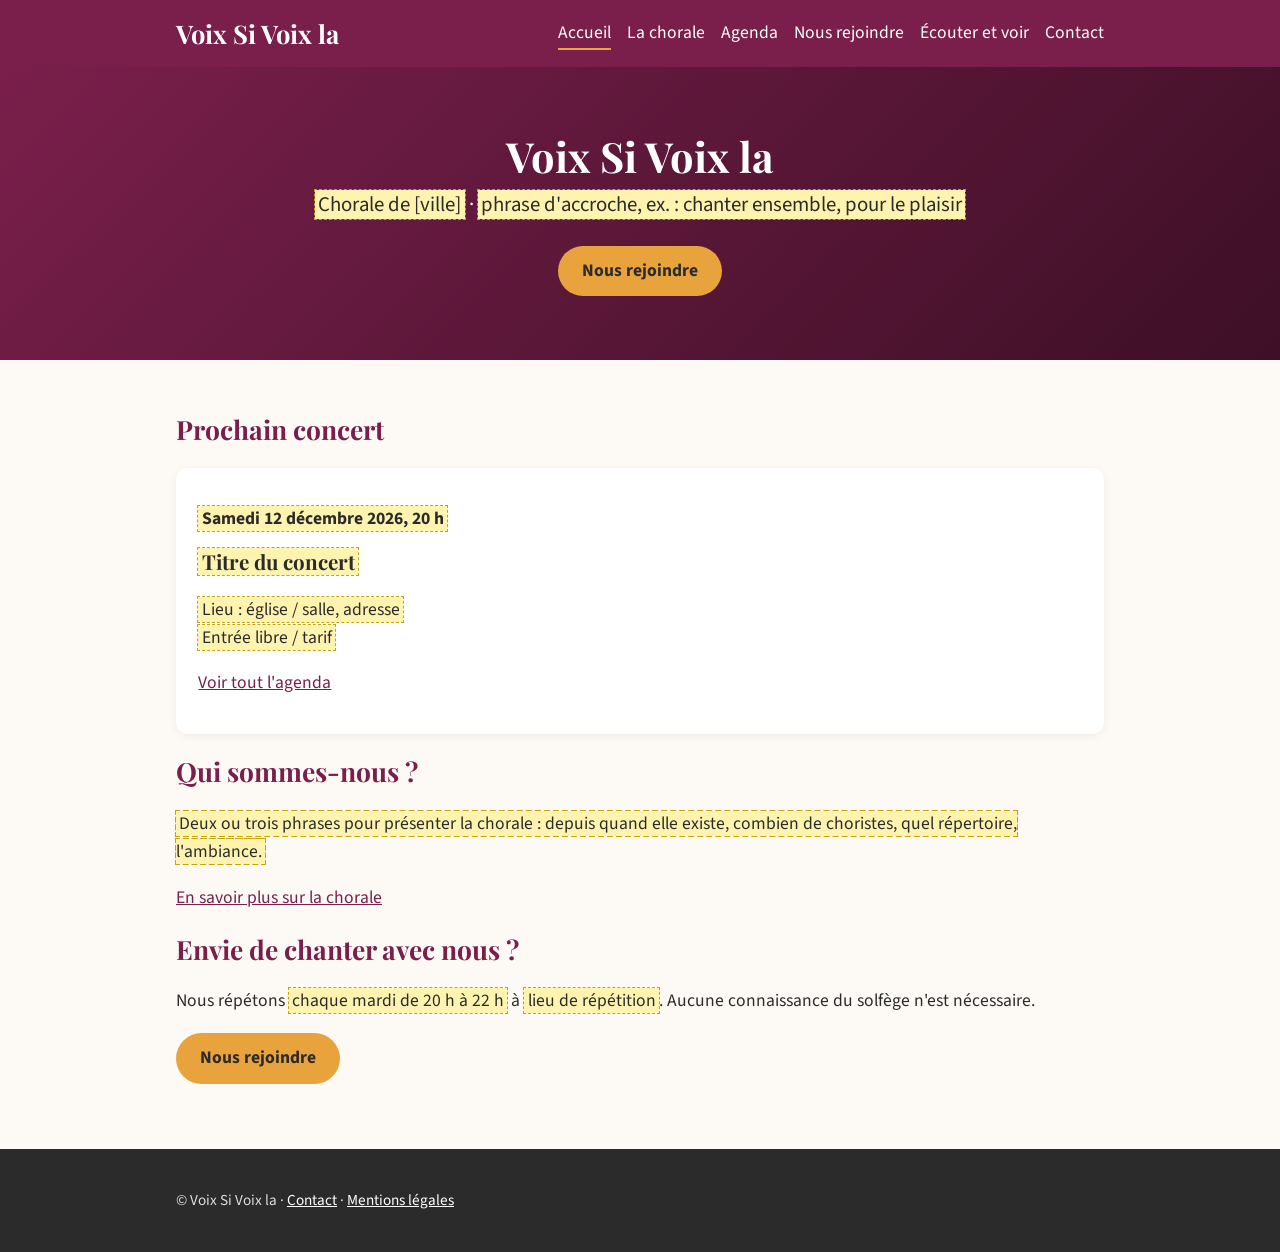
==== index.html @ 9de0a91f "Première version du site de la chorale Sept pages statiques (accueil, chorale, agenda, nous rejoindr" ====
<!DOCTYPE html>
<html lang="fr">
<head>
  <meta charset="utf-8">
  <meta name="viewport" content="width=device-width, initial-scale=1">
  <title>Voix Si Voix la — chorale</title>
  <meta name="description" content="Voix Si Voix la, chorale de [ville] : concerts, répétitions et inscriptions.">
  <link rel="preconnect" href="https://fonts.googleapis.com">
  <link rel="preconnect" href="https://fonts.gstatic.com" crossorigin>
  <link href="https://fonts.googleapis.com/css2?family=Playfair+Display:wght@700&family=Source+Sans+3:wght@400;700&display=swap" rel="stylesheet">
  <link rel="stylesheet" href="css/style.css">
</head>
<body>
  <header>
    <div class="conteneur">
      <a class="logo" href="index.html">Voix Si Voix la</a>
      <nav aria-label="Menu principal">
        <ul>
        <li><a href="index.html" aria-current="page">Accueil</a></li>
        <li><a href="chorale.html">La chorale</a></li>
        <li><a href="agenda.html">Agenda</a></li>
        <li><a href="nous-rejoindre.html">Nous rejoindre</a></li>
        <li><a href="ecouter-et-voir.html">Écouter et voir</a></li>
        <li><a href="contact.html">Contact</a></li>
        </ul>
      </nav>
    </div>
  </header>

  <section class="bandeau">
    <h1>Voix Si Voix la</h1>
    <p><span class="a-completer">Chorale de [ville]</span> · <span class="a-completer">phrase d'accroche, ex. : chanter ensemble, pour le plaisir</span></p>
    <a class="bouton" href="nous-rejoindre.html">Nous rejoindre</a>
  </section>
  <main>
    <div class="conteneur">
      <!-- ===== PROCHAIN CONCERT : à mettre à jour avant chaque concert ===== -->
      <section>
        <h2>Prochain concert</h2>
        <div class="carte">
          <p class="date"><span class="a-completer">Samedi 12 décembre 2026, 20 h</span></p>
          <h3><span class="a-completer">Titre du concert</span></h3>
          <p><span class="a-completer">Lieu : église / salle, adresse</span><br><span class="a-completer">Entrée libre / tarif</span></p>
          <p><a href="agenda.html">Voir tout l'agenda</a></p>
        </div>
      </section>

      <section>
        <h2>Qui sommes-nous ?</h2>
        <p><span class="a-completer">Deux ou trois phrases pour présenter la chorale : depuis quand elle existe, combien de choristes, quel répertoire, l'ambiance.</span></p>
        <p><a href="chorale.html">En savoir plus sur la chorale</a></p>
      </section>

      <section>
        <h2>Envie de chanter avec nous ?</h2>
        <p>Nous répétons <span class="a-completer">chaque mardi de 20 h à 22 h</span> à <span class="a-completer">lieu de répétition</span>. Aucune connaissance du solfège n'est nécessaire.</p>
        <p><a class="bouton" href="nous-rejoindre.html">Nous rejoindre</a></p>
      </section>
    </div>
  </main>

  <footer>
    <div class="conteneur">
      <p>© Voix Si Voix la · <a href="contact.html">Contact</a> · <a href="mentions-legales.html">Mentions légales</a></p>
    </div>
  </footer>
</body>
</html>
---- css/style.css ----
/* Voix Si Voix la — feuille de style commune à toutes les pages */

:root {
  --couleur-principale: #7a1f4b;   /* bordeaux */
  --couleur-accent: #e8a33d;       /* or */
  --fond: #fdfaf6;
  --fond-carte: #ffffff;
  --texte: #2b2b2b;
  --texte-doux: #666;
  --a-completer: #fff3b0;
  --largeur: 960px;
}

* { box-sizing: border-box; }

body {
  margin: 0;
  font-family: "Source Sans 3", system-ui, -apple-system, "Segoe UI", sans-serif;
  font-size: 1.1rem;
  line-height: 1.6;
  color: var(--texte);
  background: var(--fond);
}

h1, h2, h3 {
  font-family: "Playfair Display", Georgia, serif;
  color: var(--couleur-principale);
  line-height: 1.2;
}

a { color: var(--couleur-principale); }

img { max-width: 100%; height: auto; }

.conteneur {
  max-width: var(--largeur);
  margin: 0 auto;
  padding: 0 1rem;
}

/* En-tête et menu */
header {
  background: var(--couleur-principale);
  color: #fff;
}
header .conteneur {
  display: flex;
  flex-wrap: wrap;
  align-items: center;
  justify-content: space-between;
  gap: .5rem 1.5rem;
  padding-top: .8rem;
  padding-bottom: .8rem;
}
.logo {
  font-family: "Playfair Display", Georgia, serif;
  font-size: 1.6rem;
  font-weight: 700;
  color: #fff;
  text-decoration: none;
}
nav ul {
  list-style: none;
  display: flex;
  flex-wrap: wrap;
  gap: .2rem 1rem;
  margin: 0;
  padding: 0;
}
nav a {
  color: #fff;
  text-decoration: none;
  padding: .2rem 0;
  border-bottom: 2px solid transparent;
}
nav a:hover, nav a[aria-current="page"] {
  border-bottom-color: var(--couleur-accent);
}

main { padding: 2rem 0 3rem; }

/* Bandeau d'accueil */
.bandeau {
  background: linear-gradient(135deg, var(--couleur-principale), #3d0f26);
  color: #fff;
  text-align: center;
  padding: 4rem 1rem;
}
.bandeau h1 { color: #fff; font-size: 2.6rem; margin: 0 0 .5rem; }
.bandeau p { font-size: 1.3rem; margin: 0 0 1.5rem; }

.bouton {
  display: inline-block;
  background: var(--couleur-accent);
  color: #2b2b2b;
  font-weight: 700;
  text-decoration: none;
  padding: .7rem 1.5rem;
  border-radius: 999px;
}
.bouton:hover { filter: brightness(1.08); }

/* Cartes (concerts, infos) */
.cartes {
  display: grid;
  grid-template-columns: repeat(auto-fit, minmax(260px, 1fr));
  gap: 1.2rem;
}
.carte {
  background: var(--fond-carte);
  border-radius: 12px;
  padding: 1.2rem 1.4rem;
  box-shadow: 0 2px 10px rgba(0,0,0,.06);
}
.carte h3 { margin-top: 0; }
.date {
  font-weight: 700;
  color: var(--couleur-principale);
}

.galerie {
  display: grid;
  grid-template-columns: repeat(auto-fill, minmax(220px, 1fr));
  gap: 1rem;
}
.galerie figure { margin: 0; }
.galerie figcaption { font-size: .9rem; color: var(--texte-doux); }

.video {
  position: relative;
  aspect-ratio: 16 / 9;
}
.video iframe { position: absolute; inset: 0; width: 100%; height: 100%; border: 0; }

/* Texte provisoire : surligné en jaune tant qu'il n'est pas remplacé */
.a-completer {
  background: var(--a-completer);
  outline: 1px dashed #c9a400;
  padding: 0 .2rem;
  color: var(--texte);
}

footer {
  background: #2b2b2b;
  color: #ddd;
  font-size: .95rem;
  padding: 1.5rem 0;
}
footer a { color: #fff; }

@media (max-width: 600px) {
  .bandeau h1 { font-size: 2rem; }
  header .conteneur { justify-content: center; text-align: center; }
  nav ul { justify-content: center; }
}
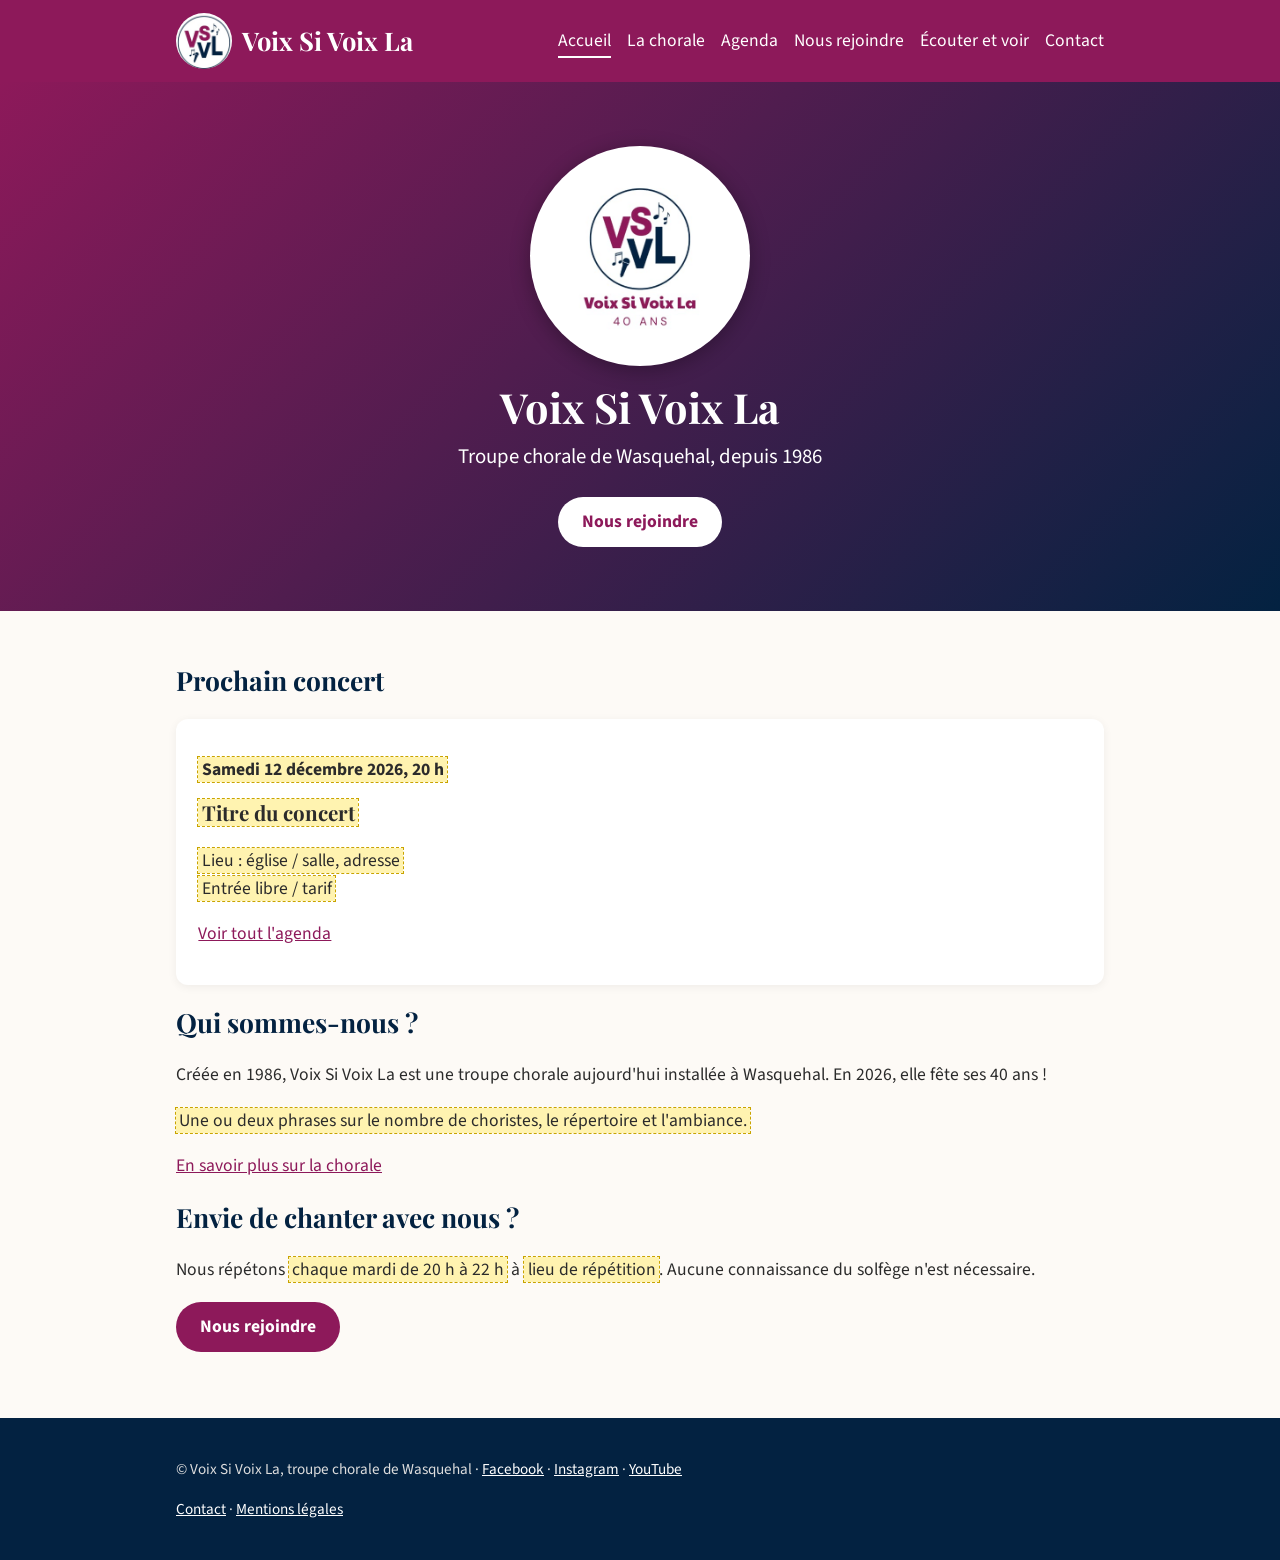
==== commit 84df3f8c: "Ajouter le logo, les couleurs de la chorale et les premiers contenus Logo et favicon, couleurs prune" ====
--- a/index.html
+++ b/index.html
@@ -3,17 +3,18 @@
 <head>
   <meta charset="utf-8">
   <meta name="viewport" content="width=device-width, initial-scale=1">
-  <title>Voix Si Voix la — chorale</title>
-  <meta name="description" content="Voix Si Voix la, chorale de [ville] : concerts, répétitions et inscriptions.">
+  <title>Voix Si Voix La — chorale</title>
+  <meta name="description" content="Voix Si Voix La, troupe chorale de Wasquehal : concerts, répétitions et inscriptions.">
   <link rel="preconnect" href="https://fonts.googleapis.com">
   <link rel="preconnect" href="https://fonts.gstatic.com" crossorigin>
   <link href="https://fonts.googleapis.com/css2?family=Playfair+Display:wght@700&family=Source+Sans+3:wght@400;700&display=swap" rel="stylesheet">
   <link rel="stylesheet" href="css/style.css">
+  <link rel="icon" type="image/png" href="images/favicon.png">
 </head>
 <body>
   <header>
     <div class="conteneur">
-      <a class="logo" href="index.html">Voix Si Voix la</a>
+      <a class="logo" href="index.html"><img src="images/logo-rond.png" alt="" width="56" height="56"> Voix Si Voix La</a>
       <nav aria-label="Menu principal">
         <ul>
         <li><a href="index.html" aria-current="page">Accueil</a></li>
@@ -28,8 +29,9 @@
   </header>
 
   <section class="bandeau">
-    <h1>Voix Si Voix la</h1>
-    <p><span class="a-completer">Chorale de [ville]</span> · <span class="a-completer">phrase d'accroche, ex. : chanter ensemble, pour le plaisir</span></p>
+    <img class="logo-bandeau" src="images/logo.jpg" alt="Logo Voix Si Voix La, 40 ans" width="220" height="220">
+    <h1>Voix Si Voix La</h1>
+    <p>Troupe chorale de Wasquehal, depuis 1986</p>
     <a class="bouton" href="nous-rejoindre.html">Nous rejoindre</a>
   </section>
   <main>
@@ -47,7 +49,8 @@
 
       <section>
         <h2>Qui sommes-nous ?</h2>
-        <p><span class="a-completer">Deux ou trois phrases pour présenter la chorale : depuis quand elle existe, combien de choristes, quel répertoire, l'ambiance.</span></p>
+        <p>Créée en 1986, Voix Si Voix La est une troupe chorale aujourd'hui installée à Wasquehal. En 2026, elle fête ses 40 ans !</p>
+        <p><span class="a-completer">Une ou deux phrases sur le nombre de choristes, le répertoire et l'ambiance.</span></p>
         <p><a href="chorale.html">En savoir plus sur la chorale</a></p>
       </section>
 
@@ -61,7 +64,8 @@
 
   <footer>
     <div class="conteneur">
-      <p>© Voix Si Voix la · <a href="contact.html">Contact</a> · <a href="mentions-legales.html">Mentions légales</a></p>
+      <p>© Voix Si Voix La, troupe chorale de Wasquehal · <a href="https://www.facebook.com/voixsivoixla59">Facebook</a> · <a href="https://www.instagram.com/voixsivoixla59">Instagram</a> · <a href="https://www.youtube.com/@voixsivoixla6986">YouTube</a></p>
+      <p><a href="contact.html">Contact</a> · <a href="mentions-legales.html">Mentions légales</a></p>
     </div>
   </footer>
 </body>
--- a/css/style.css
+++ b/css/style.css
@@ -1,8 +1,8 @@
-/* Voix Si Voix la — feuille de style commune à toutes les pages */
+/* Voix Si Voix La — feuille de style commune à toutes les pages */
 
 :root {
-  --couleur-principale: #7a1f4b;   /* bordeaux */
-  --couleur-accent: #e8a33d;       /* or */
+  --couleur-principale: #8d195a;   /* prune du logo */
+  --couleur-secondaire: #032241;   /* bleu nuit du logo */
   --fond: #fdfaf6;
   --fond-carte: #ffffff;
   --texte: #2b2b2b;
@@ -27,6 +27,8 @@
   color: var(--couleur-principale);
   line-height: 1.2;
 }
+
+h2 { color: var(--couleur-secondaire); }
 
 a { color: var(--couleur-principale); }
 
@@ -58,6 +60,13 @@
   font-weight: 700;
   color: #fff;
   text-decoration: none;
+  display: flex;
+  align-items: center;
+  gap: .6rem;
+}
+.logo img {
+  border-radius: 50%;
+  background: #fff;
 }
 nav ul {
   list-style: none;
@@ -74,31 +83,38 @@
   border-bottom: 2px solid transparent;
 }
 nav a:hover, nav a[aria-current="page"] {
-  border-bottom-color: var(--couleur-accent);
+  border-bottom-color: #fff;
 }
 
 main { padding: 2rem 0 3rem; }
 
 /* Bandeau d'accueil */
 .bandeau {
-  background: linear-gradient(135deg, var(--couleur-principale), #3d0f26);
+  background: linear-gradient(135deg, var(--couleur-principale), var(--couleur-secondaire));
   color: #fff;
   text-align: center;
   padding: 4rem 1rem;
 }
 .bandeau h1 { color: #fff; font-size: 2.6rem; margin: 0 0 .5rem; }
 .bandeau p { font-size: 1.3rem; margin: 0 0 1.5rem; }
+.logo-bandeau {
+  display: block;
+  margin: 0 auto 1rem;
+  border-radius: 50%;
+  box-shadow: 0 4px 20px rgba(0,0,0,.3);
+}
 
 .bouton {
   display: inline-block;
-  background: var(--couleur-accent);
-  color: #2b2b2b;
+  background: var(--couleur-principale);
+  color: #fff;
   font-weight: 700;
   text-decoration: none;
   padding: .7rem 1.5rem;
   border-radius: 999px;
 }
-.bouton:hover { filter: brightness(1.08); }
+.bouton:hover { filter: brightness(1.15); }
+.bandeau .bouton { background: #fff; color: var(--couleur-principale); }
 
 /* Cartes (concerts, infos) */
 .cartes {
@@ -141,7 +157,7 @@
 }
 
 footer {
-  background: #2b2b2b;
+  background: var(--couleur-secondaire);
   color: #ddd;
   font-size: .95rem;
   padding: 1.5rem 0;
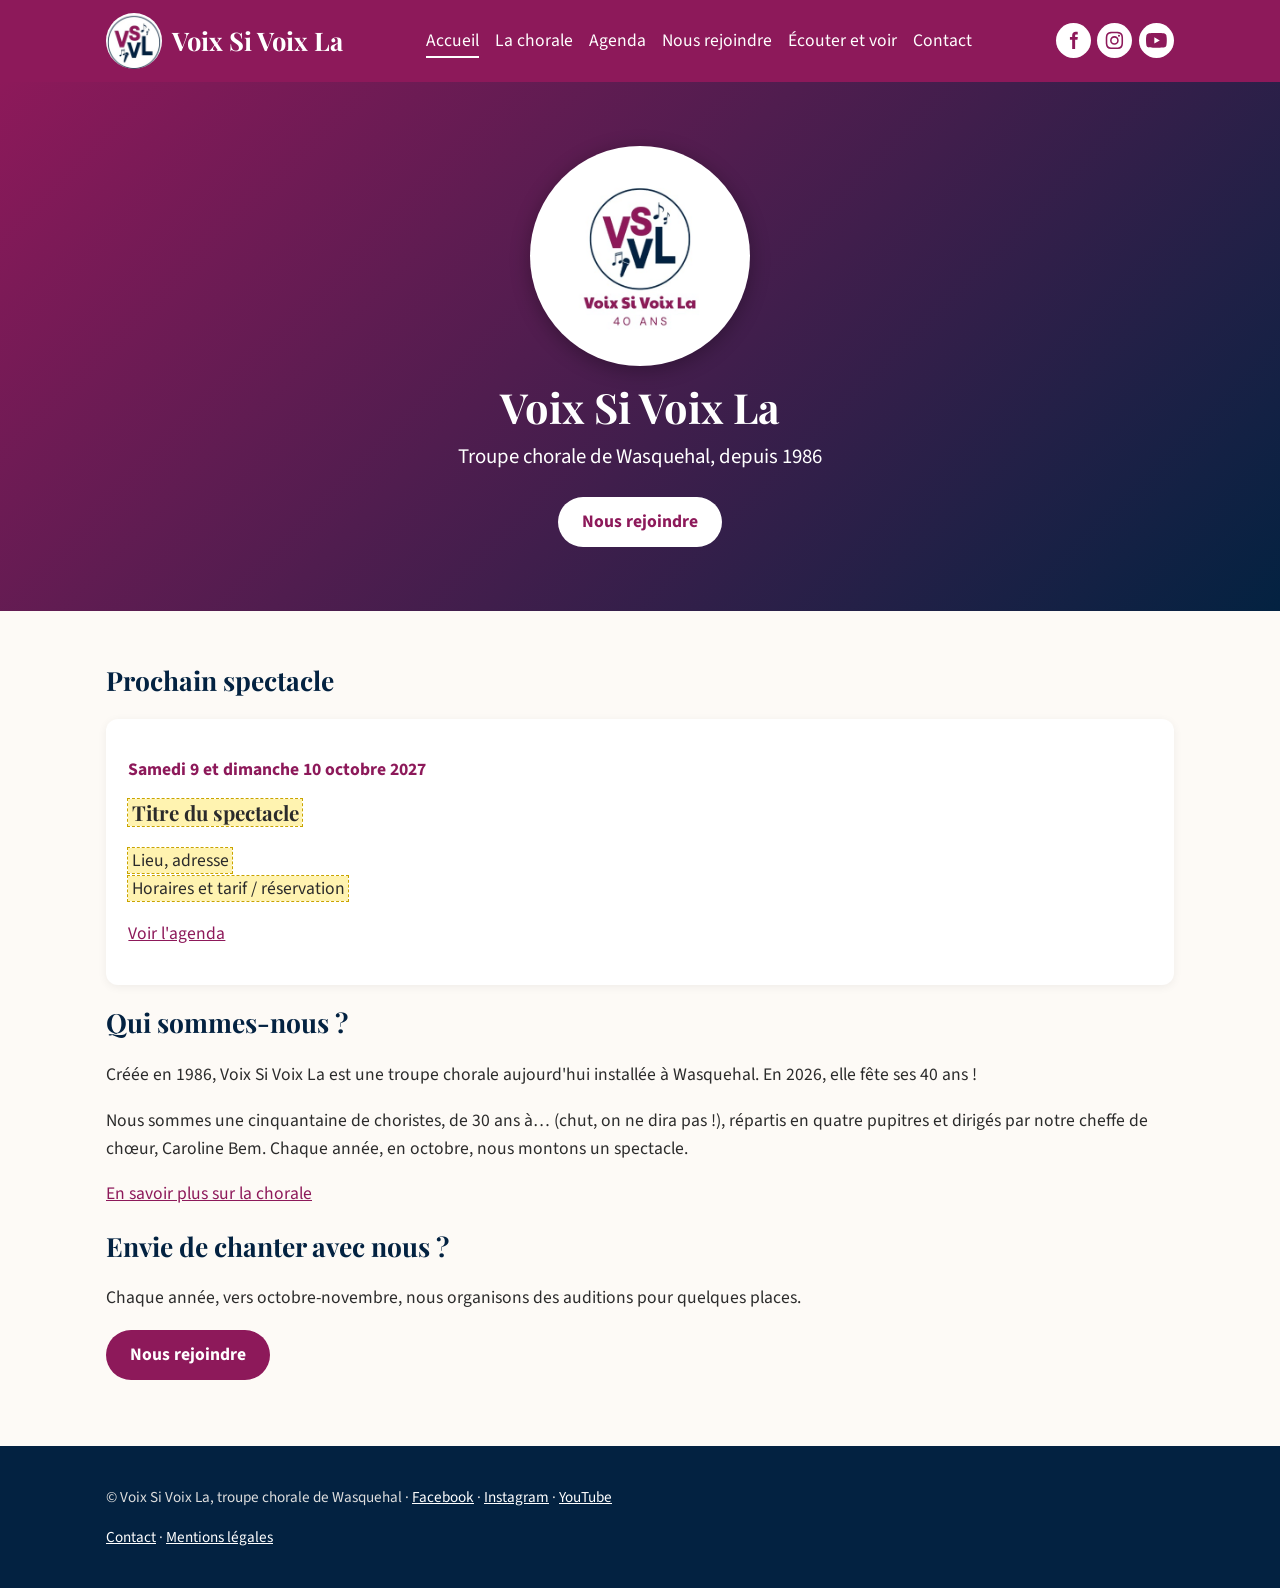
==== commit 5650b6a1: "Ajouter les infos sur la troupe, les auditions et les spectacles Cinquantaine de choristes, quatre p" ====
--- a/index.html
+++ b/index.html
@@ -4,7 +4,7 @@
   <meta charset="utf-8">
   <meta name="viewport" content="width=device-width, initial-scale=1">
   <title>Voix Si Voix La — chorale</title>
-  <meta name="description" content="Voix Si Voix La, troupe chorale de Wasquehal : concerts, répétitions et inscriptions.">
+  <meta name="description" content="Voix Si Voix La, troupe chorale de Wasquehal depuis 1986 : spectacles, auditions et contact.">
   <link rel="preconnect" href="https://fonts.googleapis.com">
   <link rel="preconnect" href="https://fonts.gstatic.com" crossorigin>
   <link href="https://fonts.googleapis.com/css2?family=Playfair+Display:wght@700&family=Source+Sans+3:wght@400;700&display=swap" rel="stylesheet">
@@ -25,6 +25,11 @@
         <li><a href="contact.html">Contact</a></li>
         </ul>
       </nav>
+      <ul class="reseaux">
+        <li><a href="https://www.facebook.com/voixsivoixla59" aria-label="Facebook" title="Facebook"><svg viewBox="0 0 24 24" aria-hidden="true"><path d="M14 8V6.5c0-.8.2-1.3 1.4-1.3H17V2.2C16.7 2.1 15.7 2 14.6 2 12.2 2 10.6 3.5 10.6 6.1V8H8v3.3h2.6V22H14V11.3h2.7L17.1 8z"/></svg></a></li>
+        <li><a href="https://www.instagram.com/voixsivoixla59" aria-label="Instagram" title="Instagram"><svg viewBox="0 0 24 24" aria-hidden="true"><path d="M12 7a5 5 0 1 0 0 10 5 5 0 0 0 0-10zm0 8.2a3.2 3.2 0 1 1 0-6.4 3.2 3.2 0 0 1 0 6.4zM17.3 5.5a1.2 1.2 0 1 0 0 2.4 1.2 1.2 0 0 0 0-2.4zM12 3.8c2.7 0 3 0 4 .1 2.7.1 4 1.4 4.1 4.1.1 1 .1 1.3.1 4s0 3-.1 4c-.1 2.7-1.4 4-4.1 4.1-1 .1-1.3.1-4 .1s-3 0-4-.1c-2.7-.1-4-1.4-4.1-4.1-.1-1-.1-1.3-.1-4s0-3 .1-4C4 5.3 5.3 4 8 3.9c1-.1 1.3-.1 4-.1zM12 2c-2.7 0-3.1 0-4.1.1C4.3 2.2 2.2 4.3 2.1 7.9 2 8.9 2 9.3 2 12s0 3.1.1 4.1c.1 3.6 2.2 5.7 5.8 5.8 1 .1 1.4.1 4.1.1s3.1 0 4.1-.1c3.6-.1 5.7-2.2 5.8-5.8.1-1 .1-1.4.1-4.1s0-3.1-.1-4.1c-.1-3.6-2.2-5.7-5.8-5.8C15.1 2 14.7 2 12 2z"/></svg></a></li>
+        <li><a href="https://www.youtube.com/@voixsivoixla6986" aria-label="YouTube" title="YouTube"><svg viewBox="0 0 24 24" aria-hidden="true"><path d="M23.5 6.2a3 3 0 0 0-2.1-2.1C19.5 3.6 12 3.6 12 3.6s-7.5 0-9.4.5A3 3 0 0 0 .5 6.2 31 31 0 0 0 0 12a31 31 0 0 0 .5 5.8 3 3 0 0 0 2.1 2.1c1.9.5 9.4.5 9.4.5s7.5 0 9.4-.5a3 3 0 0 0 2.1-2.1A31 31 0 0 0 24 12a31 31 0 0 0-.5-5.8zM9.6 15.6V8.4l6.3 3.6z"/></svg></a></li>
+      </ul>
     </div>
   </header>
 
@@ -36,27 +41,27 @@
   </section>
   <main>
     <div class="conteneur">
-      <!-- ===== PROCHAIN CONCERT : à mettre à jour avant chaque concert ===== -->
+      <!-- ===== PROCHAIN SPECTACLE : à mettre à jour après chaque spectacle ===== -->
       <section>
-        <h2>Prochain concert</h2>
+        <h2>Prochain spectacle</h2>
         <div class="carte">
-          <p class="date"><span class="a-completer">Samedi 12 décembre 2026, 20 h</span></p>
-          <h3><span class="a-completer">Titre du concert</span></h3>
-          <p><span class="a-completer">Lieu : église / salle, adresse</span><br><span class="a-completer">Entrée libre / tarif</span></p>
-          <p><a href="agenda.html">Voir tout l'agenda</a></p>
+          <p class="date">Samedi 9 et dimanche 10 octobre 2027</p>
+          <h3><span class="a-completer">Titre du spectacle</span></h3>
+          <p><span class="a-completer">Lieu, adresse</span><br><span class="a-completer">Horaires et tarif / réservation</span></p>
+          <p><a href="agenda.html">Voir l'agenda</a></p>
         </div>
       </section>
 
       <section>
         <h2>Qui sommes-nous ?</h2>
         <p>Créée en 1986, Voix Si Voix La est une troupe chorale aujourd'hui installée à Wasquehal. En 2026, elle fête ses 40 ans !</p>
-        <p><span class="a-completer">Une ou deux phrases sur le nombre de choristes, le répertoire et l'ambiance.</span></p>
+        <p>Nous sommes une cinquantaine de choristes, de 30 ans à… (chut, on ne dira pas !), répartis en quatre pupitres et dirigés par notre cheffe de chœur, Caroline Bem. Chaque année, en octobre, nous montons un spectacle.</p>
         <p><a href="chorale.html">En savoir plus sur la chorale</a></p>
       </section>
 
       <section>
         <h2>Envie de chanter avec nous ?</h2>
-        <p>Nous répétons <span class="a-completer">chaque mardi de 20 h à 22 h</span> à <span class="a-completer">lieu de répétition</span>. Aucune connaissance du solfège n'est nécessaire.</p>
+        <p>Chaque année, vers octobre-novembre, nous organisons des auditions pour quelques places.</p>
         <p><a class="bouton" href="nous-rejoindre.html">Nous rejoindre</a></p>
       </section>
     </div>
--- a/css/style.css
+++ b/css/style.css
@@ -8,7 +8,7 @@
   --texte: #2b2b2b;
   --texte-doux: #666;
   --a-completer: #fff3b0;
-  --largeur: 960px;
+  --largeur: 1100px;
 }
 
 * { box-sizing: border-box; }
@@ -164,8 +164,32 @@
 }
 footer a { color: #fff; }
 
-@media (max-width: 600px) {
-  .bandeau h1 { font-size: 2rem; }
+@media (max-width: 1100px) {
   header .conteneur { justify-content: center; text-align: center; }
   nav ul { justify-content: center; }
 }
+
+@media (max-width: 600px) {
+  .bandeau h1 { font-size: 2rem; }
+}
+
+/* Icônes des réseaux sociaux dans l'en-tête */
+.reseaux {
+  list-style: none;
+  display: flex;
+  gap: .4rem;
+  margin: 0;
+  padding: 0;
+}
+.reseaux a {
+  display: flex;
+  align-items: center;
+  justify-content: center;
+  width: 2.2rem;
+  height: 2.2rem;
+  border-radius: 50%;
+  background: #fff;
+  color: var(--couleur-principale);
+}
+.reseaux a:hover { background: var(--couleur-secondaire); color: #fff; }
+.reseaux svg { width: 1.3rem; height: 1.3rem; fill: currentColor; }
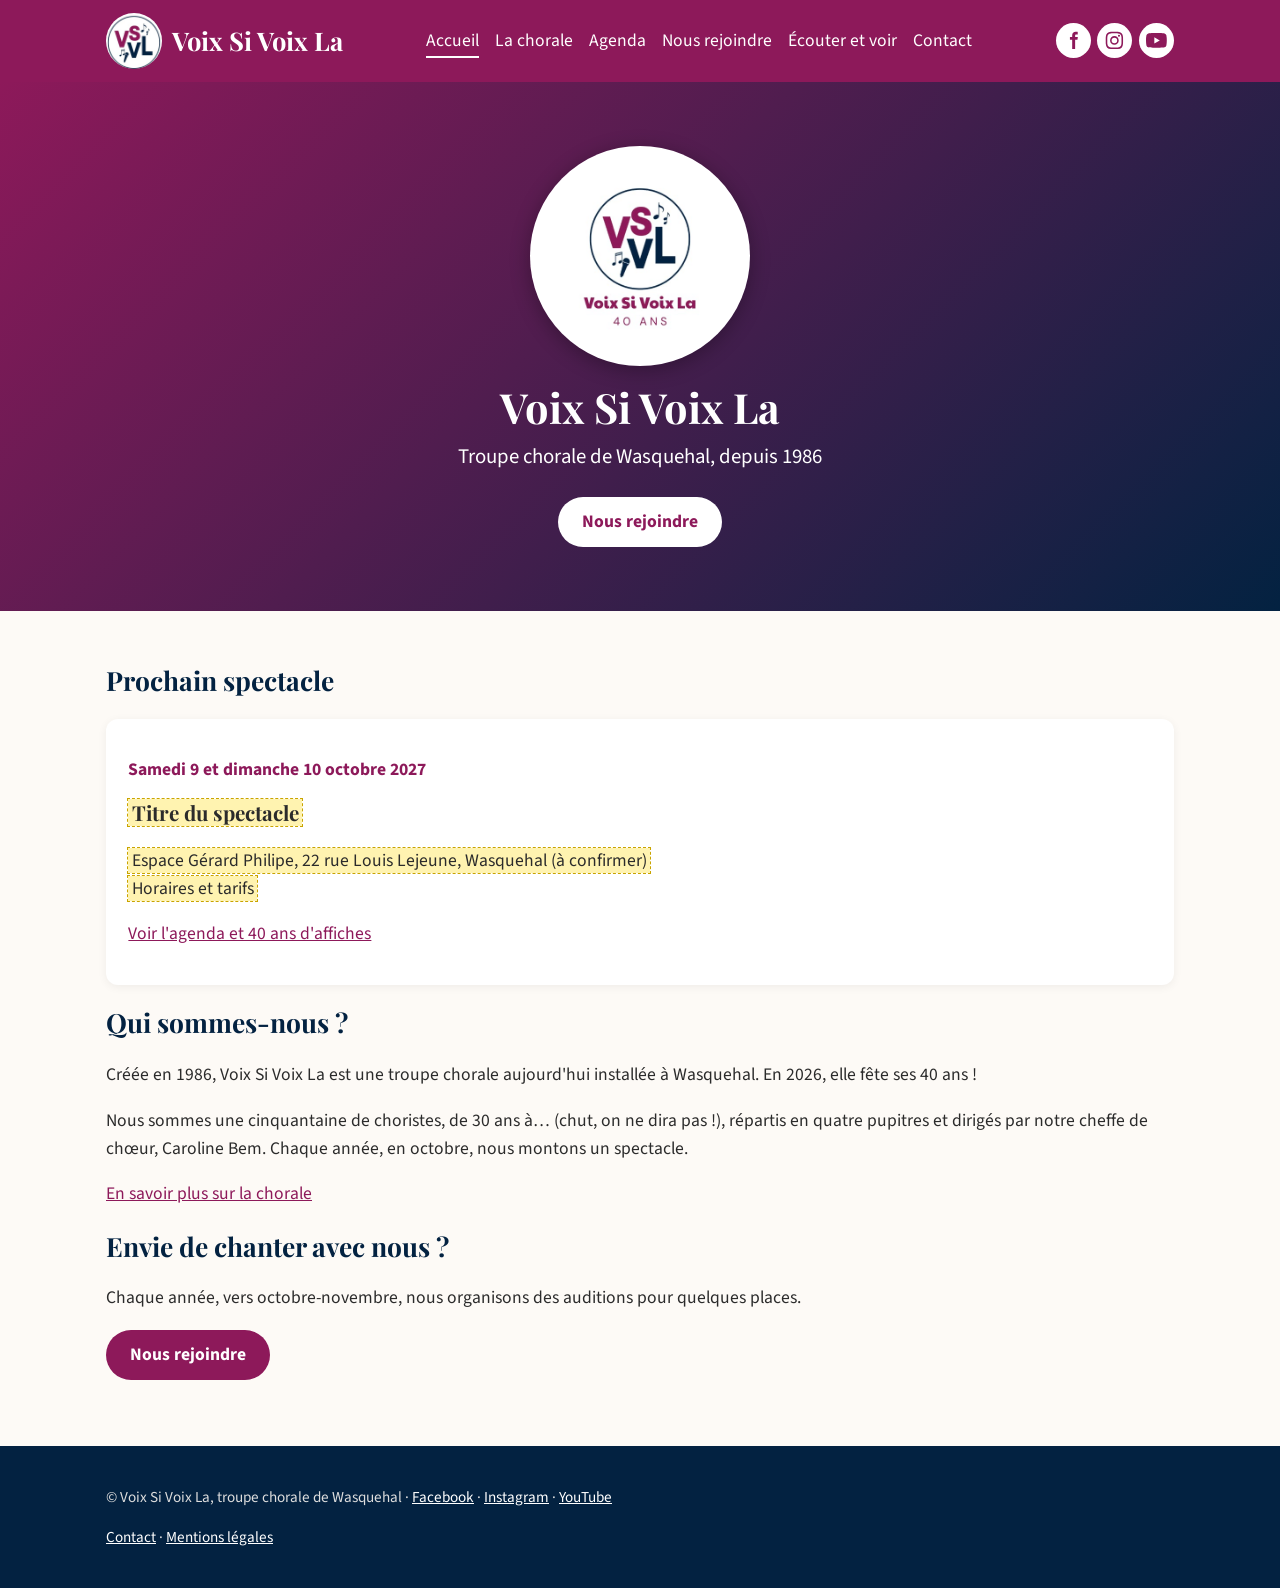
==== commit ee2a6690: "Ajouter la galerie des affiches et l'histoire de la troupe 27 affiches de spectacles, des années 199" ====
--- a/index.html
+++ b/index.html
@@ -47,8 +47,8 @@
         <div class="carte">
           <p class="date">Samedi 9 et dimanche 10 octobre 2027</p>
           <h3><span class="a-completer">Titre du spectacle</span></h3>
-          <p><span class="a-completer">Lieu, adresse</span><br><span class="a-completer">Horaires et tarif / réservation</span></p>
-          <p><a href="agenda.html">Voir l'agenda</a></p>
+          <p><span class="a-completer">Espace Gérard Philipe, 22 rue Louis Lejeune, Wasquehal (à confirmer)</span><br><span class="a-completer">Horaires et tarifs</span></p>
+          <p><a href="agenda.html">Voir l'agenda et 40 ans d'affiches</a></p>
         </div>
       </section>
 
--- a/css/style.css
+++ b/css/style.css
@@ -193,3 +193,28 @@
 }
 .reseaux a:hover { background: var(--couleur-secondaire); color: #fff; }
 .reseaux svg { width: 1.3rem; height: 1.3rem; fill: currentColor; }
+
+/* Galerie des affiches (page Agenda) */
+.affiches { grid-template-columns: repeat(auto-fill, minmax(150px, 1fr)); gap: 1.5rem 1rem; }
+.affiches img {
+  display: block;
+  width: 100%;
+  height: auto;
+  aspect-ratio: 400 / 565;
+  object-fit: cover;
+  border-radius: 6px;
+  box-shadow: 0 2px 10px rgba(0,0,0,.15);
+  transition: transform .2s;
+}
+.affiches a:hover img { transform: scale(1.03); }
+.affiches figcaption { margin-top: .5rem; line-height: 1.4; }
+.affiches strong { color: var(--texte); }
+.annee {
+  display: inline-block;
+  background: var(--couleur-principale);
+  color: #fff;
+  font-weight: 700;
+  font-size: .8rem;
+  padding: 0 .4rem;
+  border-radius: 4px;
+}
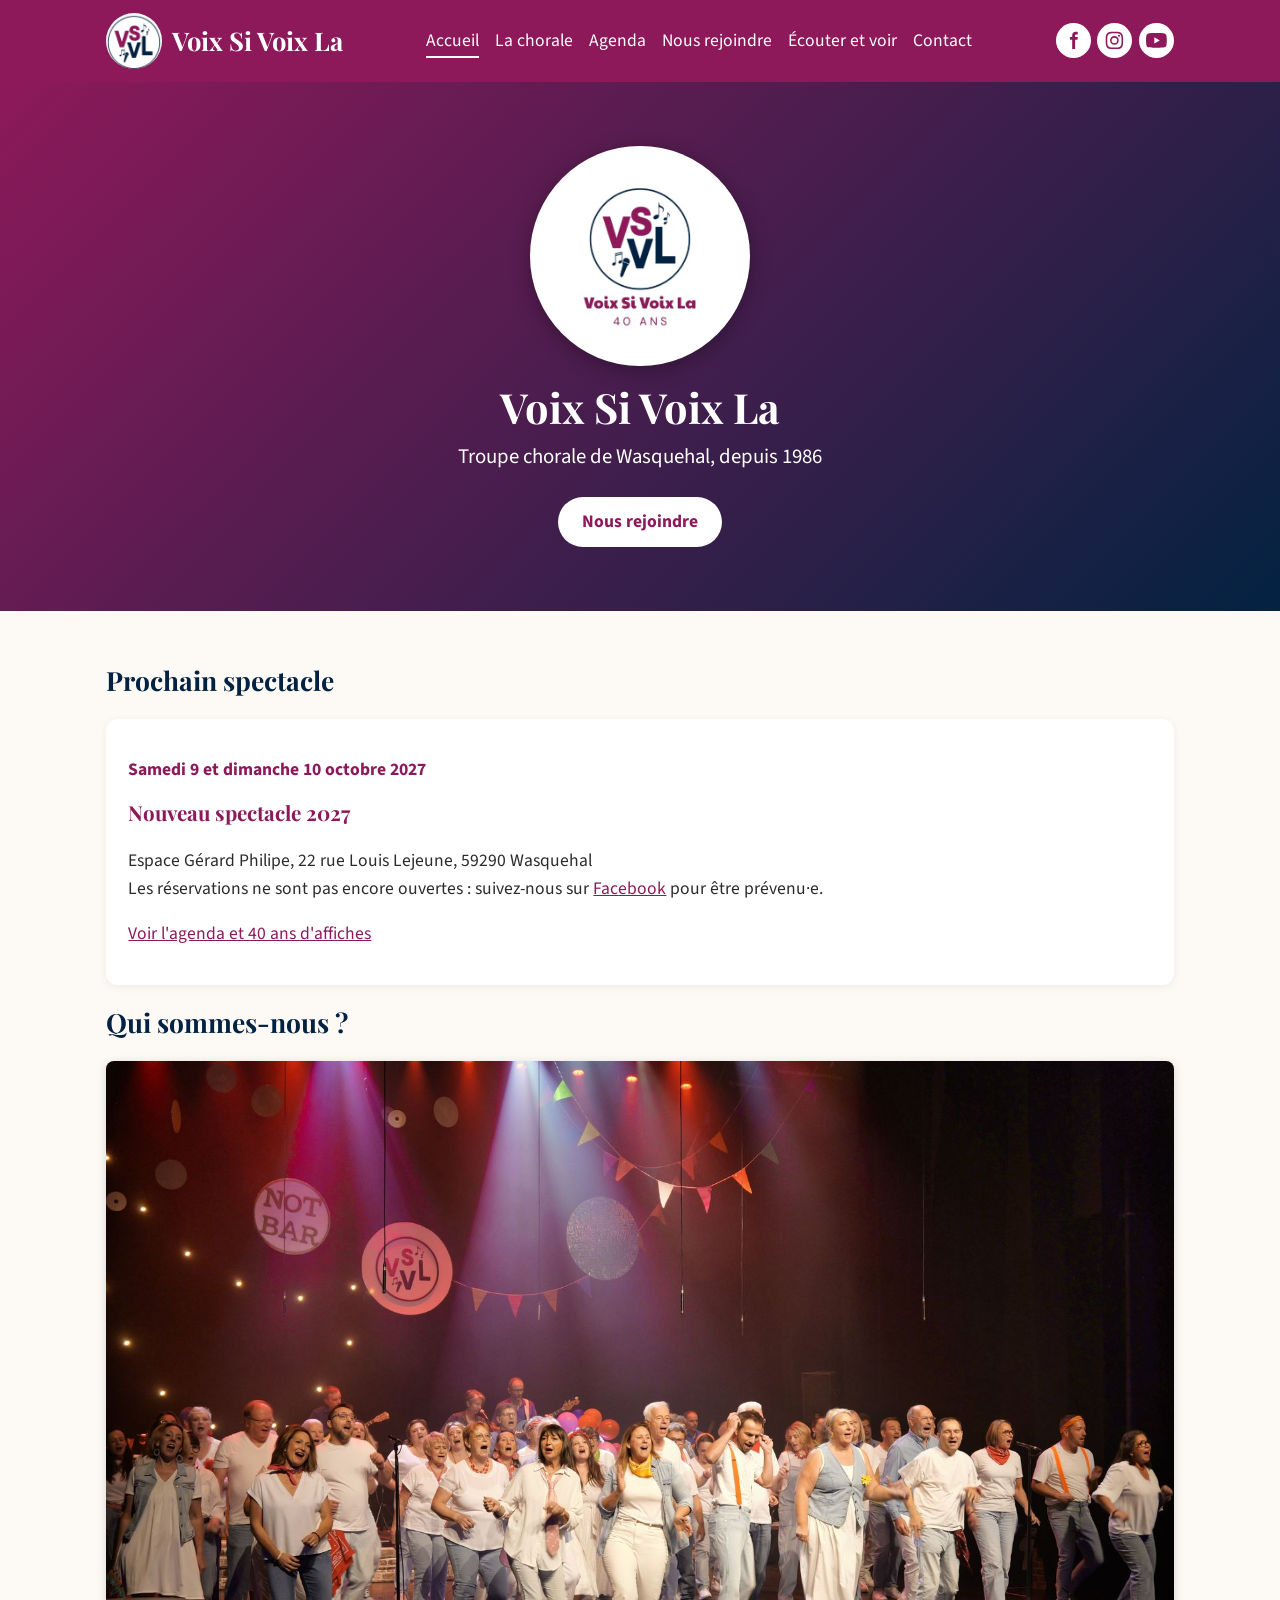
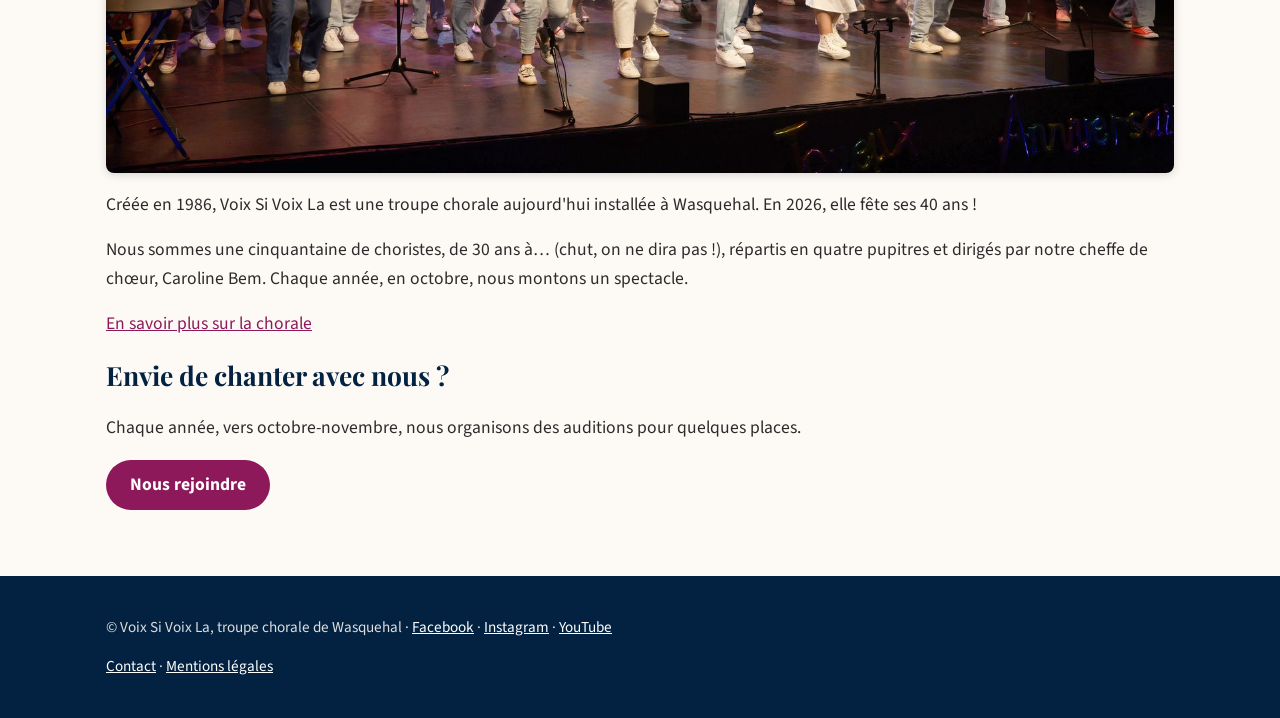
==== commit 57d43d92: "Ajouter les photos du spectacle 2026, l'e-mail et le lieu du prochain spectacle Galerie de 12 photos" ====
--- a/index.html
+++ b/index.html
@@ -46,14 +46,15 @@
         <h2>Prochain spectacle</h2>
         <div class="carte">
           <p class="date">Samedi 9 et dimanche 10 octobre 2027</p>
-          <h3><span class="a-completer">Titre du spectacle</span></h3>
-          <p><span class="a-completer">Espace Gérard Philipe, 22 rue Louis Lejeune, Wasquehal (à confirmer)</span><br><span class="a-completer">Horaires et tarifs</span></p>
+          <h3>Nouveau spectacle 2027</h3>
+          <p>Espace Gérard Philipe, 22 rue Louis Lejeune, 59290 Wasquehal<br>Les réservations ne sont pas encore ouvertes : suivez-nous sur <a href="https://www.facebook.com/voixsivoixla59">Facebook</a> pour être prévenu·e.</p>
           <p><a href="agenda.html">Voir l'agenda et 40 ans d'affiches</a></p>
         </div>
       </section>
 
       <section>
         <h2>Qui sommes-nous ?</h2>
+        <a href="ecouter-et-voir.html"><img class="photo-une" src="images/photos-2026/01.jpg" alt="La troupe Voix Si Voix La sur scène pour ses 40 ans, octobre 2026" width="1600" height="1067"></a>
         <p>Créée en 1986, Voix Si Voix La est une troupe chorale aujourd'hui installée à Wasquehal. En 2026, elle fête ses 40 ans !</p>
         <p>Nous sommes une cinquantaine de choristes, de 30 ans à… (chut, on ne dira pas !), répartis en quatre pupitres et dirigés par notre cheffe de chœur, Caroline Bem. Chaque année, en octobre, nous montons un spectacle.</p>
         <p><a href="chorale.html">En savoir plus sur la chorale</a></p>
--- a/css/style.css
+++ b/css/style.css
@@ -218,3 +218,14 @@
   padding: 0 .4rem;
   border-radius: 4px;
 }
+
+/* Galerie photos (page Écouter et voir) et photo de l'accueil */
+.photos img, .photo-une {
+  display: block;
+  width: 100%;
+  height: auto;
+  border-radius: 8px;
+  box-shadow: 0 2px 10px rgba(0,0,0,.15);
+}
+.photos { grid-template-columns: repeat(auto-fill, minmax(260px, 1fr)); }
+.photo-une { margin: 1rem 0; }
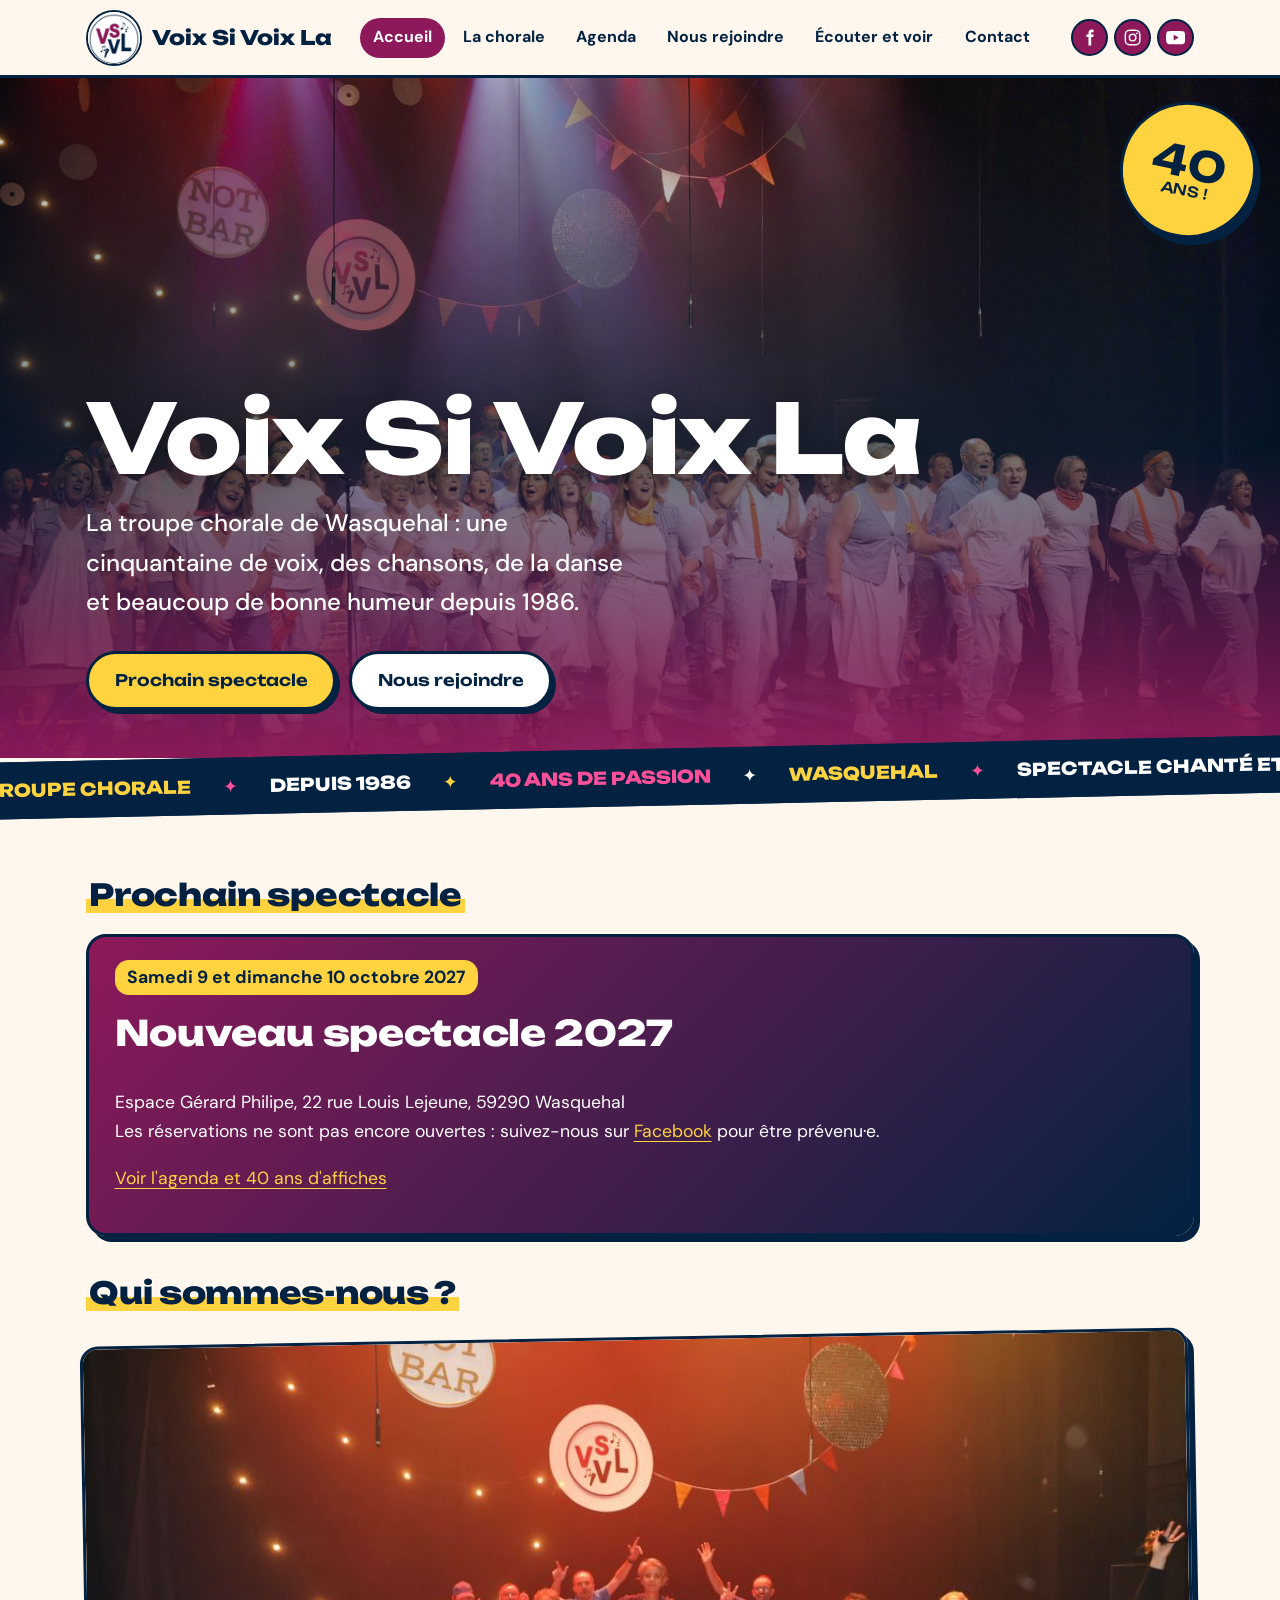
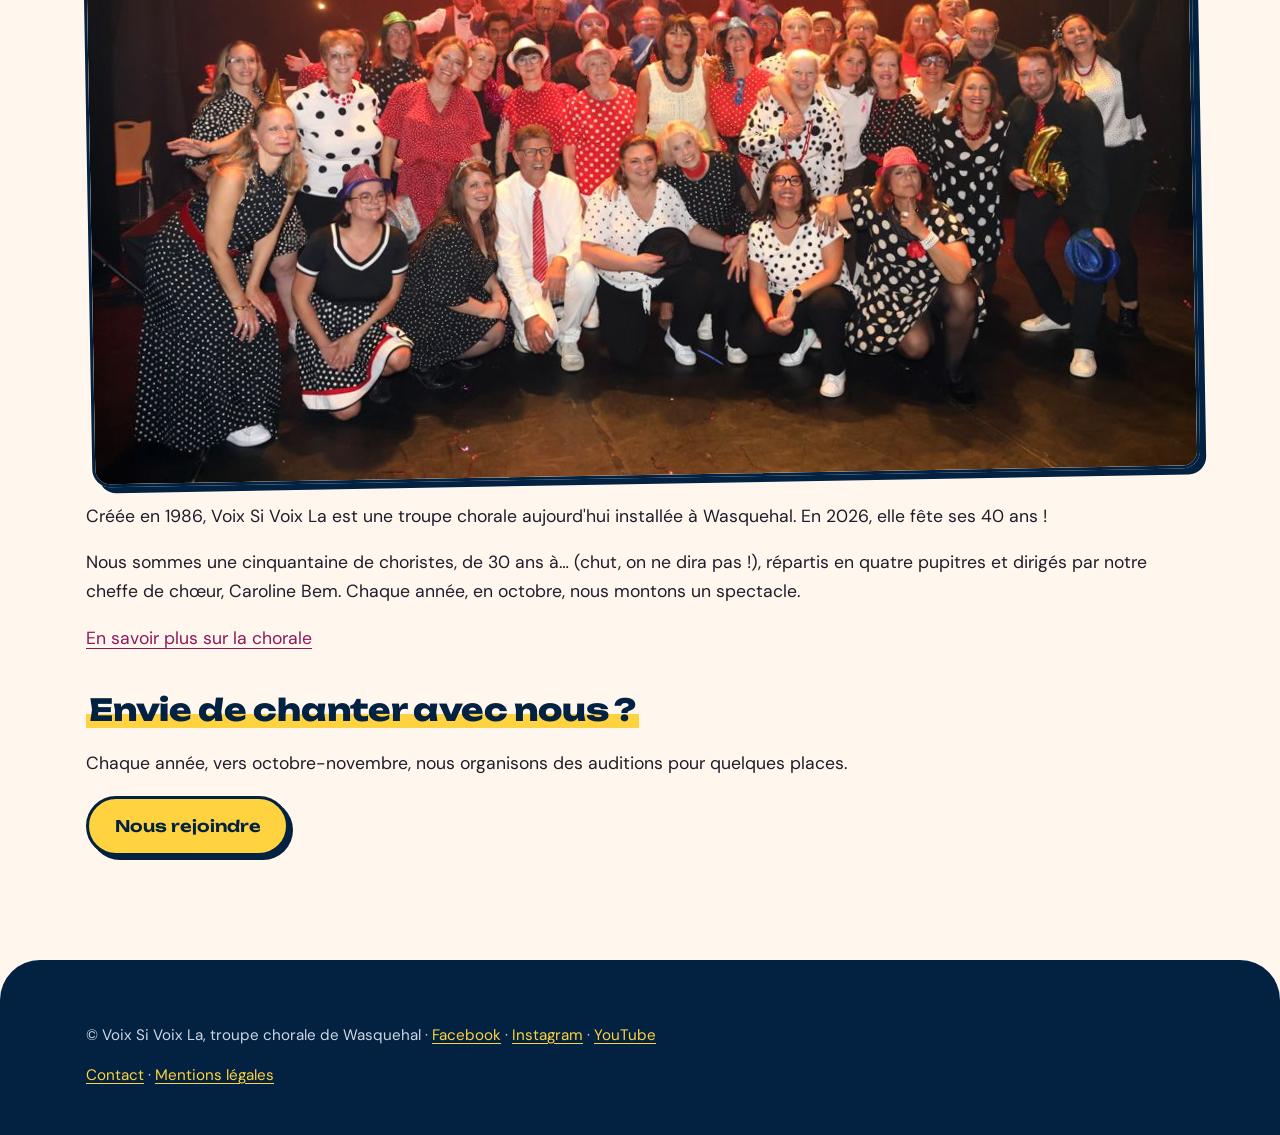
==== commit 25504b9d: "Moderniser la mise en page : look plus coloré et funky Nouvelles polices (Unbounded, DM Sans), coule" ====
--- a/index.html
+++ b/index.html
@@ -7,7 +7,7 @@
   <meta name="description" content="Voix Si Voix La, troupe chorale de Wasquehal depuis 1986 : spectacles, auditions et contact.">
   <link rel="preconnect" href="https://fonts.googleapis.com">
   <link rel="preconnect" href="https://fonts.gstatic.com" crossorigin>
-  <link href="https://fonts.googleapis.com/css2?family=Playfair+Display:wght@700&family=Source+Sans+3:wght@400;700&display=swap" rel="stylesheet">
+  <link href="https://fonts.googleapis.com/css2?family=Unbounded:wght@600;800&family=DM+Sans:wght@400;500;700&display=swap" rel="stylesheet">
   <link rel="stylesheet" href="css/style.css">
   <link rel="icon" type="image/png" href="images/favicon.png">
 </head>
@@ -34,17 +34,23 @@
   </header>
 
   <section class="bandeau">
-    <img class="logo-bandeau" src="images/logo.jpg" alt="Logo Voix Si Voix La, 40 ans" width="220" height="220">
-    <h1>Voix Si Voix La</h1>
-    <p>Troupe chorale de Wasquehal, depuis 1986</p>
-    <a class="bouton" href="nous-rejoindre.html">Nous rejoindre</a>
+    <p class="pastille" aria-label="40 ans"><strong>40</strong><span>ans !</span></p>
+    <div class="conteneur">
+      <h1>Voix Si Voix La</h1>
+      <p>La troupe chorale de Wasquehal : une cinquantaine de voix, des chansons, de la danse et beaucoup de bonne humeur depuis 1986.</p>
+      <div class="boutons">
+        <a class="bouton" href="agenda.html">Prochain spectacle</a>
+        <a class="bouton secondaire" href="nous-rejoindre.html">Nous rejoindre</a>
+      </div>
+    </div>
   </section>
+  <div class="defile" aria-hidden="true"><div><span>Troupe chorale</span><span aria-hidden="true">✦</span><span>Depuis 1986</span><span aria-hidden="true">✦</span><span>40 ans de passion</span><span aria-hidden="true">✦</span><span>Wasquehal</span><span aria-hidden="true">✦</span><span>Spectacle chanté et dansé</span><span aria-hidden="true">✦</span><span>Chanson contemporaine</span><span aria-hidden="true">✦</span><span>Une cinquantaine de voix</span><span aria-hidden="true">✦</span><span>Quatre pupitres</span><span aria-hidden="true">✦</span><span>Troupe chorale</span><span aria-hidden="true">✦</span><span>Depuis 1986</span><span aria-hidden="true">✦</span><span>40 ans de passion</span><span aria-hidden="true">✦</span><span>Wasquehal</span><span aria-hidden="true">✦</span><span>Spectacle chanté et dansé</span><span aria-hidden="true">✦</span><span>Chanson contemporaine</span><span aria-hidden="true">✦</span><span>Une cinquantaine de voix</span><span aria-hidden="true">✦</span><span>Quatre pupitres</span><span aria-hidden="true">✦</span></div></div>
   <main>
     <div class="conteneur">
       <!-- ===== PROCHAIN SPECTACLE : à mettre à jour après chaque spectacle ===== -->
       <section>
         <h2>Prochain spectacle</h2>
-        <div class="carte">
+        <div class="carte a-la-une">
           <p class="date">Samedi 9 et dimanche 10 octobre 2027</p>
           <h3>Nouveau spectacle 2027</h3>
           <p>Espace Gérard Philipe, 22 rue Louis Lejeune, 59290 Wasquehal<br>Les réservations ne sont pas encore ouvertes : suivez-nous sur <a href="https://www.facebook.com/voixsivoixla59">Facebook</a> pour être prévenu·e.</p>
@@ -54,7 +60,7 @@
 
       <section>
         <h2>Qui sommes-nous ?</h2>
-        <a href="ecouter-et-voir.html"><img class="photo-une" src="images/photos-2026/01.jpg" alt="La troupe Voix Si Voix La sur scène pour ses 40 ans, octobre 2026" width="1600" height="1067"></a>
+        <a href="ecouter-et-voir.html"><img class="photo-une" src="images/photos-2026/12.jpg" alt="Photo de groupe de la troupe Voix Si Voix La après le spectacle de ses 40 ans, octobre 2026" width="1063" height="709"></a>
         <p>Créée en 1986, Voix Si Voix La est une troupe chorale aujourd'hui installée à Wasquehal. En 2026, elle fête ses 40 ans !</p>
         <p>Nous sommes une cinquantaine de choristes, de 30 ans à… (chut, on ne dira pas !), répartis en quatre pupitres et dirigés par notre cheffe de chœur, Caroline Bem. Chaque année, en octobre, nous montons un spectacle.</p>
         <p><a href="chorale.html">En savoir plus sur la chorale</a></p>
@@ -63,7 +69,7 @@
       <section>
         <h2>Envie de chanter avec nous ?</h2>
         <p>Chaque année, vers octobre-novembre, nous organisons des auditions pour quelques places.</p>
-        <p><a class="bouton" href="nous-rejoindre.html">Nous rejoindre</a></p>
+        <p><a class="bouton jaune" href="nous-rejoindre.html">Nous rejoindre</a></p>
       </section>
     </div>
   </main>
--- a/css/style.css
+++ b/css/style.css
@@ -3,34 +3,67 @@
 :root {
   --couleur-principale: #8d195a;   /* prune du logo */
   --couleur-secondaire: #032241;   /* bleu nuit du logo */
-  --fond: #fdfaf6;
+  --rose: #ff4f9a;                 /* rose néon */
+  --jaune: #ffd23f;                /* jaune projecteur */
+  --turquoise: #2ec4b6;
+  --fond: #fff7ee;
   --fond-carte: #ffffff;
-  --texte: #2b2b2b;
-  --texte-doux: #666;
+  --texte: #1d1d2b;
+  --texte-doux: #5c5c6e;
   --a-completer: #fff3b0;
-  --largeur: 1100px;
+  --largeur: 1140px;
+  --ombre: 6px 6px 0 var(--couleur-secondaire);
+  --titres: "Unbounded", "Arial Black", system-ui, sans-serif;
 }
 
 * { box-sizing: border-box; }
+
+html { scroll-behavior: smooth; }
 
 body {
   margin: 0;
-  font-family: "Source Sans 3", system-ui, -apple-system, "Segoe UI", sans-serif;
+  font-family: "DM Sans", system-ui, -apple-system, "Segoe UI", sans-serif;
   font-size: 1.1rem;
-  line-height: 1.6;
+  line-height: 1.65;
   color: var(--texte);
   background: var(--fond);
 }
 
 h1, h2, h3 {
-  font-family: "Playfair Display", Georgia, serif;
+  font-family: var(--titres);
+  font-weight: 800;
+  line-height: 1.15;
+  letter-spacing: -.01em;
+  color: var(--couleur-secondaire);
+}
+
+/* Titre de page : gros, avec un trait jaune en dessous */
+main h1 {
+  font-size: clamp(2.2rem, 6vw, 3.6rem);
   color: var(--couleur-principale);
-  line-height: 1.2;
-}
-
-h2 { color: var(--couleur-secondaire); }
-
-a { color: var(--couleur-principale); }
+  margin: .5rem 0 1.5rem;
+}
+main h1::after {
+  content: "";
+  display: block;
+  width: 5rem;
+  height: .5rem;
+  margin-top: .8rem;
+  border-radius: 999px;
+  background: linear-gradient(90deg, var(--jaune), var(--rose));
+}
+
+/* Sous-titres surlignés façon marqueur */
+main h2 {
+  display: inline;
+  font-size: clamp(1.4rem, 3.5vw, 1.9rem);
+  background: linear-gradient(transparent 62%, var(--jaune) 62%);
+  padding: 0 .2rem;
+}
+main section { margin: 2.5rem 0; }
+main section > h2 + * { margin-top: 1.2rem; }
+
+a { color: var(--couleur-principale); text-underline-offset: .2em; }
 
 img { max-width: 100%; height: auto; }
 
@@ -40,25 +73,28 @@
   padding: 0 1rem;
 }
 
-/* En-tête et menu */
+/* En-tête et menu, collé en haut de l'écran */
 header {
-  background: var(--couleur-principale);
-  color: #fff;
+  position: relative;
+  z-index: 10;
+  background: rgba(255, 247, 238, .92);
+  backdrop-filter: blur(8px);
+  border-bottom: 3px solid var(--couleur-secondaire);
 }
 header .conteneur {
   display: flex;
   flex-wrap: wrap;
   align-items: center;
   justify-content: space-between;
-  gap: .5rem 1.5rem;
-  padding-top: .8rem;
-  padding-bottom: .8rem;
+  gap: .5rem 1rem;
+  padding-top: .6rem;
+  padding-bottom: .6rem;
 }
 .logo {
-  font-family: "Playfair Display", Georgia, serif;
-  font-size: 1.6rem;
-  font-weight: 700;
-  color: #fff;
+  font-family: var(--titres);
+  font-size: 1.25rem;
+  font-weight: 800;
+  color: var(--couleur-secondaire);
   text-decoration: none;
   display: flex;
   align-items: center;
@@ -67,72 +103,172 @@
 .logo img {
   border-radius: 50%;
   background: #fff;
-}
+  border: 2px solid var(--couleur-secondaire);
+  transition: transform .4s;
+}
+.logo:hover img { transform: rotate(-12deg) scale(1.05); }
 nav ul {
   list-style: none;
   display: flex;
   flex-wrap: wrap;
-  gap: .2rem 1rem;
+  gap: .3rem;
   margin: 0;
   padding: 0;
 }
 nav a {
-  color: #fff;
+  display: block;
+  color: var(--couleur-secondaire);
+  font-weight: 700;
+  font-size: 1rem;
   text-decoration: none;
-  padding: .2rem 0;
-  border-bottom: 2px solid transparent;
-}
-nav a:hover, nav a[aria-current="page"] {
-  border-bottom-color: #fff;
-}
-
-main { padding: 2rem 0 3rem; }
-
-/* Bandeau d'accueil */
+  padding: .3rem .7rem;
+  border-radius: 999px;
+  border: 2px solid transparent;
+  transition: background .2s, border-color .2s;
+}
+nav a:hover { background: var(--jaune); border-color: var(--couleur-secondaire); }
+nav a[aria-current="page"] { background: var(--couleur-principale); color: #fff; }
+
+main { padding: 2rem 0 4rem; }
+
+/* Bandeau d'accueil : grande photo de scène */
 .bandeau {
-  background: linear-gradient(135deg, var(--couleur-principale), var(--couleur-secondaire));
-  color: #fff;
+  position: relative;
+  overflow: hidden;
+  color: #fff;
+  min-height: min(80vh, 680px);
+  display: flex;
+  align-items: flex-end;
+  background:
+    linear-gradient(180deg, rgba(3, 34, 65, .15) 0%, rgba(3, 34, 65, .55) 55%, rgba(141, 25, 90, .95) 100%),
+    url("../images/photos-2026/01.jpg") center 30% / cover no-repeat,
+    var(--couleur-secondaire);
+}
+.bandeau .conteneur { width: 100%; padding-top: 6rem; padding-bottom: 3rem; }
+.bandeau h1 {
+  color: #fff;
+  font-size: clamp(1.9rem, 8.5vw, 6rem);
+  margin: 0 0 .6rem;
+  text-shadow: 0 4px 30px rgba(0,0,0,.35);
+}
+.bandeau p { font-size: clamp(1.1rem, 2.5vw, 1.5rem); font-weight: 500; margin: 0 0 1.8rem; max-width: 34rem; }
+.bandeau .boutons { display: flex; flex-wrap: wrap; gap: .8rem; }
+
+/* Pastille « 40 ans » qui tourne doucement */
+.pastille {
+  position: absolute;
+  top: 1.5rem;
+  right: 1.5rem;
+  width: 8.5rem;
+  height: 8.5rem;
+  border-radius: 50%;
+  background: var(--jaune);
+  color: var(--couleur-secondaire);
+  border: 3px solid var(--couleur-secondaire);
+  box-shadow: var(--ombre);
+  display: grid;
+  place-content: center;
   text-align: center;
-  padding: 4rem 1rem;
-}
-.bandeau h1 { color: #fff; font-size: 2.6rem; margin: 0 0 .5rem; }
-.bandeau p { font-size: 1.3rem; margin: 0 0 1.5rem; }
-.logo-bandeau {
-  display: block;
-  margin: 0 auto 1rem;
-  border-radius: 50%;
-  box-shadow: 0 4px 20px rgba(0,0,0,.3);
-}
-
+  font-family: var(--titres);
+  font-weight: 800;
+  line-height: 1;
+  transform: rotate(12deg);
+  animation: balance 4s ease-in-out infinite;
+}
+.pastille strong { display: block; font-size: 2.6rem; }
+.pastille span { font-size: .9rem; text-transform: uppercase; }
+@keyframes balance {
+  0%, 100% { transform: rotate(12deg); }
+  50% { transform: rotate(-6deg) scale(1.05); }
+}
+
+/* Bande défilante sous le bandeau */
+.defile {
+  overflow: hidden;
+  background: var(--couleur-secondaire);
+  color: var(--jaune);
+  border-block: 3px solid var(--couleur-secondaire);
+  transform: rotate(-1.2deg);
+  margin: -.6rem -1rem 0;
+  position: relative;
+  z-index: 2;
+}
+.defile div {
+  display: flex;
+  width: max-content;
+  gap: 2rem;
+  padding: .7rem 0;
+  font-family: var(--titres);
+  font-weight: 800;
+  font-size: 1.1rem;
+  text-transform: uppercase;
+  white-space: nowrap;
+  animation: defile 28s linear infinite;
+}
+.defile span:nth-child(3n+2) { color: var(--rose); }
+.defile span:nth-child(3n) { color: #fff; }
+@keyframes defile { to { transform: translateX(-50%); } }
+
+/* Boutons */
 .bouton {
   display: inline-block;
   background: var(--couleur-principale);
   color: #fff;
-  font-weight: 700;
+  font-family: var(--titres);
+  font-weight: 600;
+  font-size: 1rem;
   text-decoration: none;
-  padding: .7rem 1.5rem;
+  padding: .85rem 1.6rem;
   border-radius: 999px;
-}
-.bouton:hover { filter: brightness(1.15); }
-.bandeau .bouton { background: #fff; color: var(--couleur-principale); }
-
-/* Cartes (concerts, infos) */
+  border: 3px solid var(--couleur-secondaire);
+  box-shadow: 4px 4px 0 var(--couleur-secondaire);
+  transition: transform .15s, box-shadow .15s;
+}
+.bouton:hover { transform: translate(-2px, -2px); box-shadow: 6px 6px 0 var(--couleur-secondaire); }
+.bouton:active { transform: translate(2px, 2px); box-shadow: 1px 1px 0 var(--couleur-secondaire); }
+.bouton.jaune { background: var(--jaune); color: var(--couleur-secondaire); }
+.bandeau .bouton { background: var(--jaune); color: var(--couleur-secondaire); }
+.bandeau .bouton.secondaire { background: #fff; }
+
+/* Cartes (spectacles, infos) façon autocollants */
 .cartes {
   display: grid;
   grid-template-columns: repeat(auto-fit, minmax(260px, 1fr));
-  gap: 1.2rem;
+  gap: 1.5rem;
 }
 .carte {
   background: var(--fond-carte);
-  border-radius: 12px;
-  padding: 1.2rem 1.4rem;
-  box-shadow: 0 2px 10px rgba(0,0,0,.06);
-}
-.carte h3 { margin-top: 0; }
+  border: 3px solid var(--couleur-secondaire);
+  border-radius: 20px;
+  padding: 1.4rem 1.6rem;
+  box-shadow: var(--ombre);
+  transition: transform .2s;
+}
+.carte:hover { transform: rotate(-.6deg) translateY(-3px); }
+.cartes > .carte:nth-child(3n+1) { border-top: 10px solid var(--rose); }
+.cartes > .carte:nth-child(3n+2) { border-top: 10px solid var(--jaune); }
+.cartes > .carte:nth-child(3n) { border-top: 10px solid var(--turquoise); }
+.carte h2 { display: block; background: none; padding: 0; font-size: 1.3rem; margin-top: 0; }
+.carte h3 { margin-top: 0; font-size: 1.4rem; }
 .date {
+  display: inline-block;
   font-weight: 700;
-  color: var(--couleur-principale);
-}
+  color: #fff;
+  background: var(--couleur-principale);
+  padding: .2rem .8rem;
+  border-radius: 14px;
+  margin-top: 0;
+}
+
+/* Carte « prochain spectacle » mise en avant */
+.carte.a-la-une {
+  background: linear-gradient(135deg, var(--couleur-principale), var(--couleur-secondaire));
+  color: #fff;
+  border-top-width: 3px;
+}
+.carte.a-la-une h3 { color: #fff; font-size: clamp(1.5rem, 4vw, 2.2rem); }
+.carte.a-la-une a { color: var(--jaune); }
+.carte.a-la-une .date { background: var(--jaune); color: var(--couleur-secondaire); }
 
 .galerie {
   display: grid;
@@ -158,11 +294,17 @@
 
 footer {
   background: var(--couleur-secondaire);
-  color: #ddd;
+  color: #cfd6e4;
   font-size: .95rem;
-  padding: 1.5rem 0;
-}
-footer a { color: #fff; }
+  padding: 3rem 0 2rem;
+  border-radius: 40px 40px 0 0;
+}
+footer a { color: var(--jaune); }
+
+/* En-tête collé en haut seulement sur grand écran (sur mobile il prendrait trop de place) */
+@media (min-width: 1101px) {
+  header { position: sticky; top: 0; }
+}
 
 @media (max-width: 1100px) {
   header .conteneur { justify-content: center; text-align: center; }
@@ -170,7 +312,16 @@
 }
 
 @media (max-width: 600px) {
-  .bandeau h1 { font-size: 2rem; }
+  .pastille { width: 6rem; height: 6rem; top: 1rem; right: 1rem; }
+  .pastille strong { font-size: 1.8rem; }
+  .pastille span { font-size: .7rem; }
+  nav a { padding: .2rem .6rem; font-size: .95rem; }
+  .logo { font-size: 1.1rem; }
+}
+
+/* Moins d'animations pour les personnes qui le demandent */
+@media (prefers-reduced-motion: reduce) {
+  *, *::before, *::after { animation: none !important; transition: none !important; }
 }
 
 /* Icônes des réseaux sociaux dans l'en-tête */
@@ -185,38 +336,45 @@
   display: flex;
   align-items: center;
   justify-content: center;
-  width: 2.2rem;
-  height: 2.2rem;
+  width: 2.3rem;
+  height: 2.3rem;
   border-radius: 50%;
-  background: #fff;
-  color: var(--couleur-principale);
-}
-.reseaux a:hover { background: var(--couleur-secondaire); color: #fff; }
-.reseaux svg { width: 1.3rem; height: 1.3rem; fill: currentColor; }
-
-/* Galerie des affiches (page Agenda) */
-.affiches { grid-template-columns: repeat(auto-fill, minmax(150px, 1fr)); gap: 1.5rem 1rem; }
+  background: var(--couleur-principale);
+  color: #fff;
+  border: 2px solid var(--couleur-secondaire);
+  transition: transform .2s, background .2s;
+}
+.reseaux a:hover { background: var(--rose); transform: rotate(-10deg) scale(1.1); }
+.reseaux svg { width: 1.2rem; height: 1.2rem; fill: currentColor; }
+
+/* Galerie des affiches (page Agenda) : légèrement de travers, comme sur un mur */
+.affiches { grid-template-columns: repeat(auto-fill, minmax(160px, 1fr)); gap: 2rem 1.2rem; }
 .affiches img {
   display: block;
   width: 100%;
   height: auto;
   aspect-ratio: 400 / 565;
-  object-fit: cover;
+  object-fit: contain;
+  background: var(--couleur-secondaire);
+  border: 3px solid var(--couleur-secondaire);
   border-radius: 6px;
-  box-shadow: 0 2px 10px rgba(0,0,0,.15);
-  transition: transform .2s;
-}
-.affiches a:hover img { transform: scale(1.03); }
-.affiches figcaption { margin-top: .5rem; line-height: 1.4; }
+  box-shadow: 5px 5px 0 var(--couleur-secondaire);
+  transition: transform .25s;
+}
+.affiches figure:nth-child(odd) img { transform: rotate(-1.5deg); }
+.affiches figure:nth-child(even) img { transform: rotate(1.2deg); }
+.affiches a:hover img { transform: rotate(0) scale(1.05); }
+.affiches figcaption { margin-top: .7rem; line-height: 1.4; }
 .affiches strong { color: var(--texte); }
 .annee {
   display: inline-block;
-  background: var(--couleur-principale);
-  color: #fff;
-  font-weight: 700;
-  font-size: .8rem;
-  padding: 0 .4rem;
-  border-radius: 4px;
+  background: var(--rose);
+  color: #fff;
+  font-family: var(--titres);
+  font-weight: 800;
+  font-size: .75rem;
+  padding: .05rem .5rem;
+  border-radius: 999px;
 }
 
 /* Galerie photos (page Écouter et voir) et photo de l'accueil */
@@ -224,8 +382,12 @@
   display: block;
   width: 100%;
   height: auto;
-  border-radius: 8px;
-  box-shadow: 0 2px 10px rgba(0,0,0,.15);
-}
-.photos { grid-template-columns: repeat(auto-fill, minmax(260px, 1fr)); }
-.photo-une { margin: 1rem 0; }
+  border: 3px solid var(--couleur-secondaire);
+  border-radius: 18px;
+  box-shadow: var(--ombre);
+  transition: transform .25s;
+}
+.photos a:hover img { transform: scale(1.03) rotate(-.8deg); }
+.photos { grid-template-columns: repeat(auto-fill, minmax(260px, 1fr)); gap: 1.8rem 1.4rem; }
+.photos figcaption { margin-top: .6rem; font-weight: 500; }
+.photo-une { margin: 1.5rem 0; transform: rotate(-1deg); }
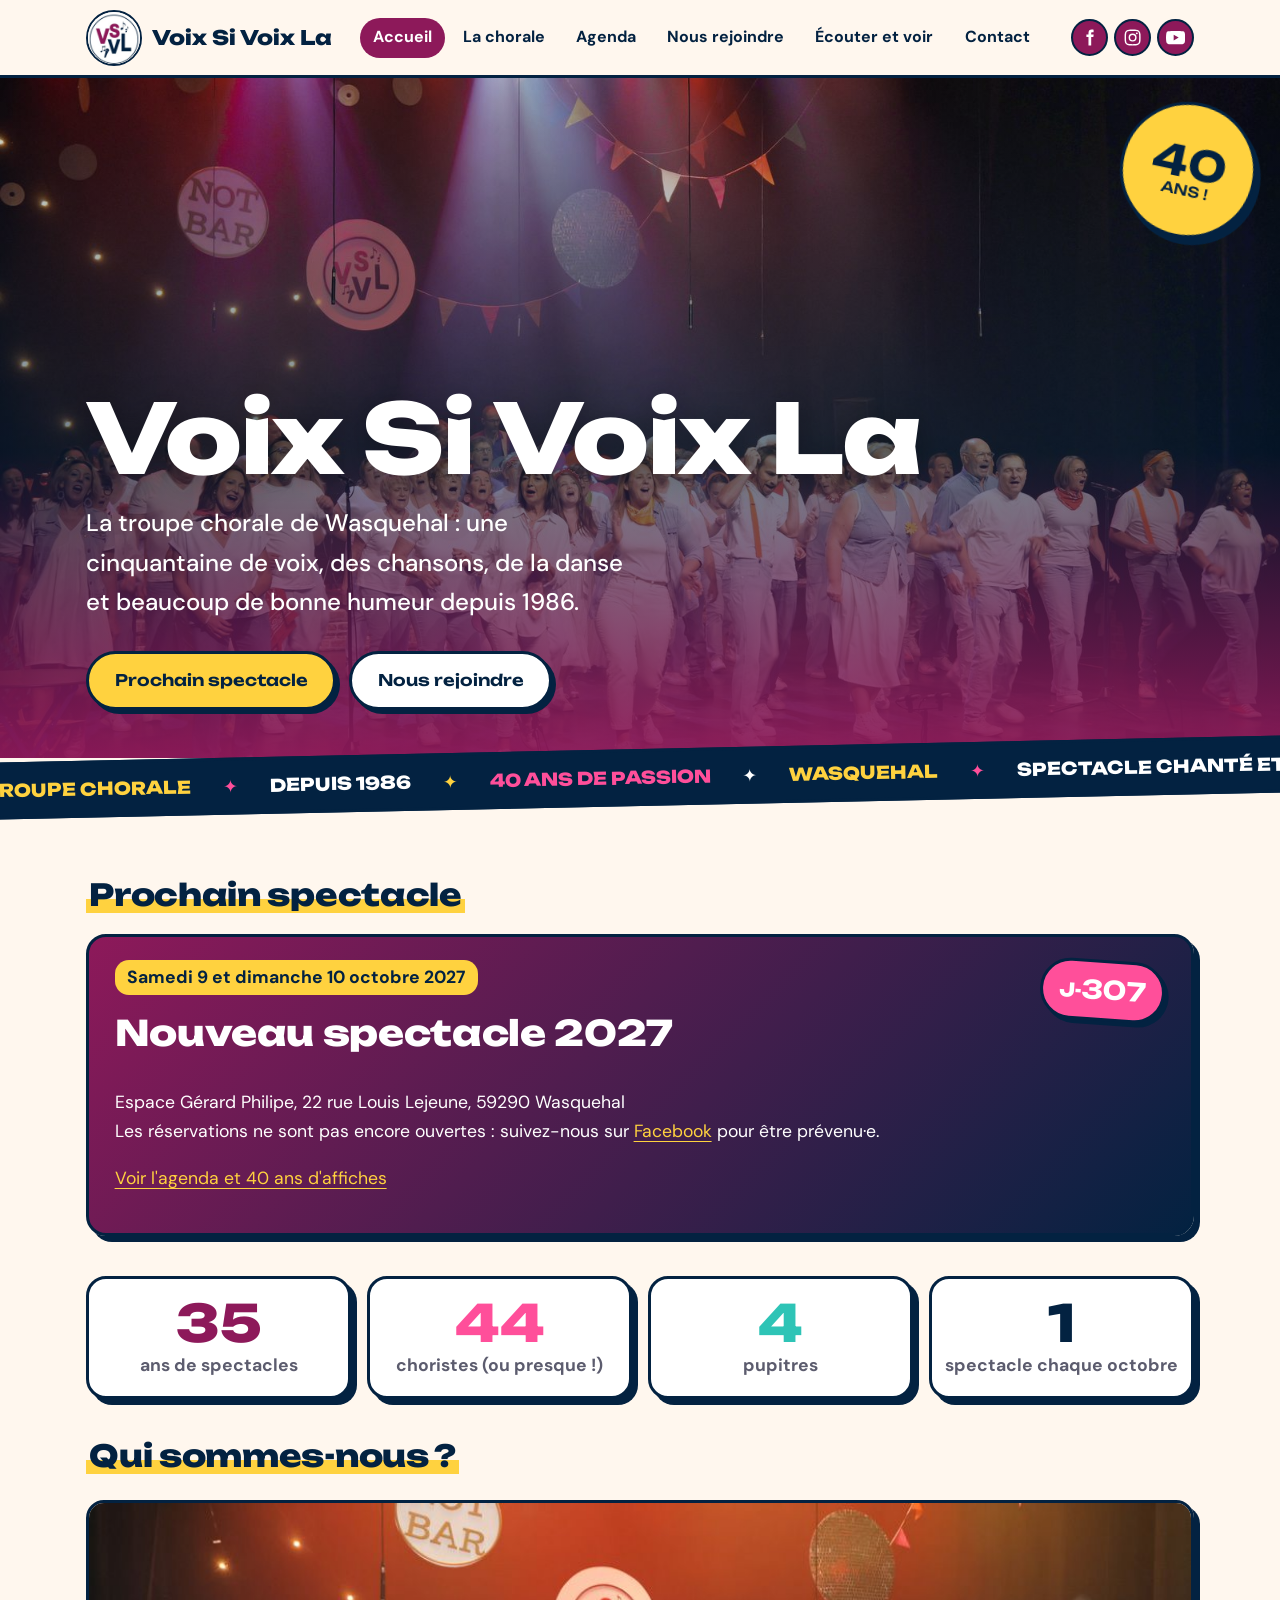
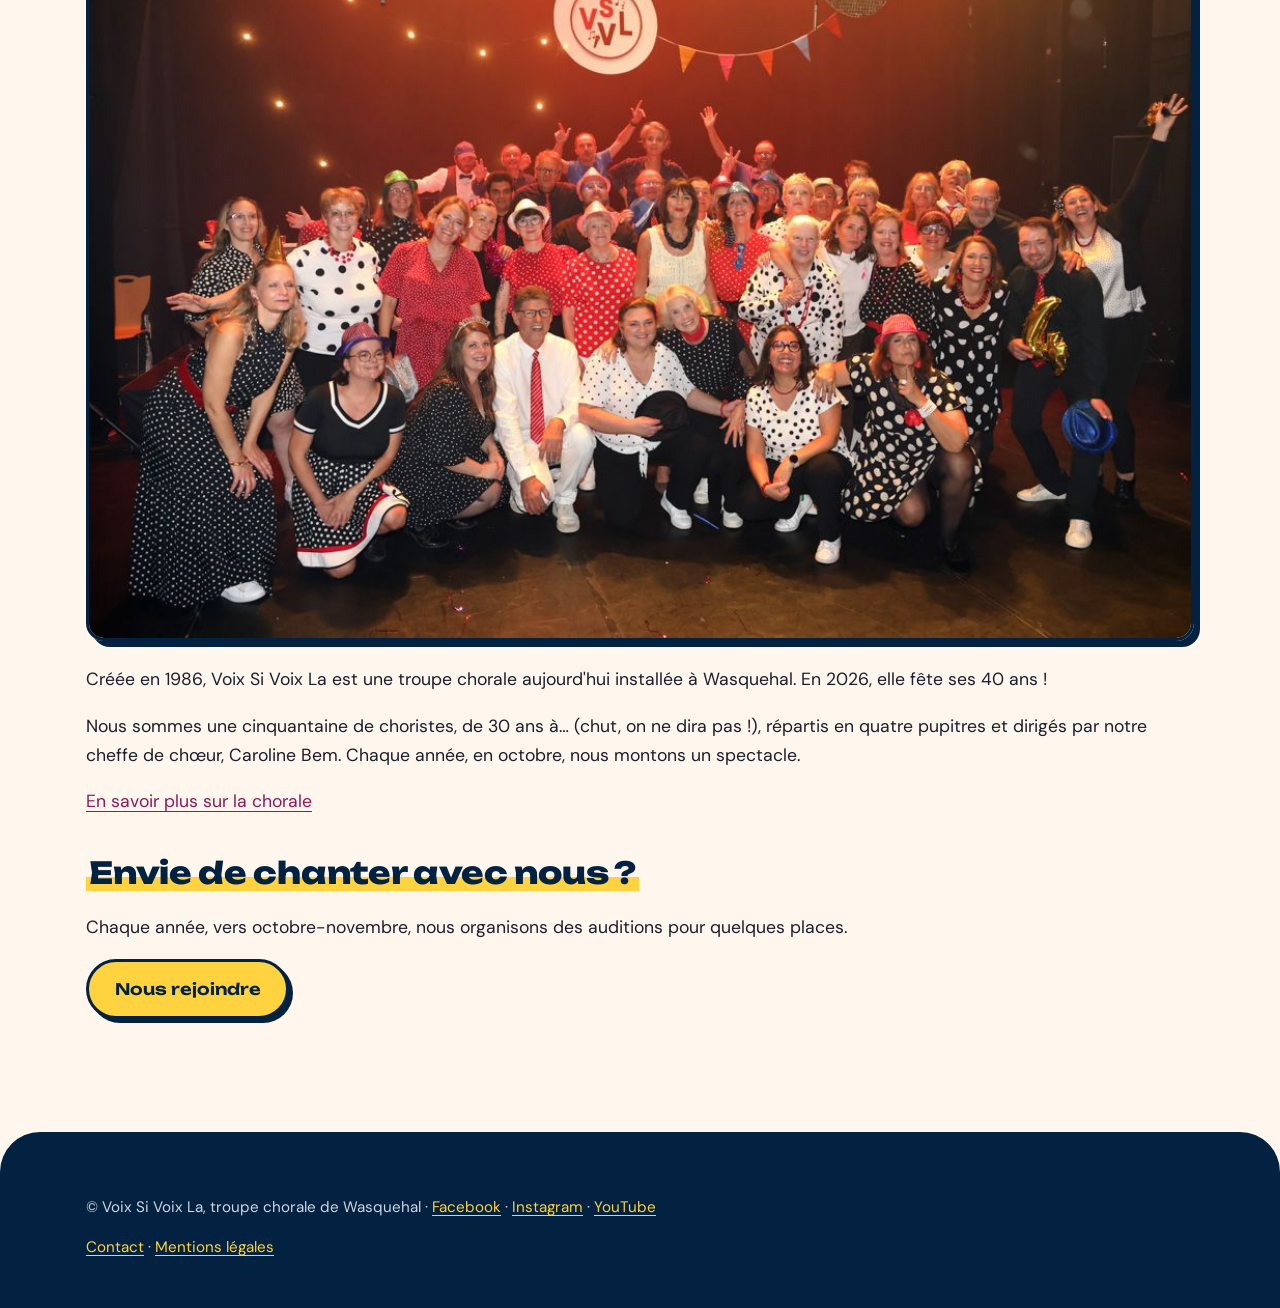
==== commit 2a47a52d: "Ajouter des effets visuels : animations, visionneuse, compte à rebours - apparition des blocs au déf" ====
--- a/index.html
+++ b/index.html
@@ -26,9 +26,9 @@
         </ul>
       </nav>
       <ul class="reseaux">
-        <li><a href="https://www.facebook.com/voixsivoixla59" aria-label="Facebook" title="Facebook"><svg viewBox="0 0 24 24" aria-hidden="true"><path d="M14 8V6.5c0-.8.2-1.3 1.4-1.3H17V2.2C16.7 2.1 15.7 2 14.6 2 12.2 2 10.6 3.5 10.6 6.1V8H8v3.3h2.6V22H14V11.3h2.7L17.1 8z"/></svg></a></li>
-        <li><a href="https://www.instagram.com/voixsivoixla59" aria-label="Instagram" title="Instagram"><svg viewBox="0 0 24 24" aria-hidden="true"><path d="M12 7a5 5 0 1 0 0 10 5 5 0 0 0 0-10zm0 8.2a3.2 3.2 0 1 1 0-6.4 3.2 3.2 0 0 1 0 6.4zM17.3 5.5a1.2 1.2 0 1 0 0 2.4 1.2 1.2 0 0 0 0-2.4zM12 3.8c2.7 0 3 0 4 .1 2.7.1 4 1.4 4.1 4.1.1 1 .1 1.3.1 4s0 3-.1 4c-.1 2.7-1.4 4-4.1 4.1-1 .1-1.3.1-4 .1s-3 0-4-.1c-2.7-.1-4-1.4-4.1-4.1-.1-1-.1-1.3-.1-4s0-3 .1-4C4 5.3 5.3 4 8 3.9c1-.1 1.3-.1 4-.1zM12 2c-2.7 0-3.1 0-4.1.1C4.3 2.2 2.2 4.3 2.1 7.9 2 8.9 2 9.3 2 12s0 3.1.1 4.1c.1 3.6 2.2 5.7 5.8 5.8 1 .1 1.4.1 4.1.1s3.1 0 4.1-.1c3.6-.1 5.7-2.2 5.8-5.8.1-1 .1-1.4.1-4.1s0-3.1-.1-4.1c-.1-3.6-2.2-5.7-5.8-5.8C15.1 2 14.7 2 12 2z"/></svg></a></li>
-        <li><a href="https://www.youtube.com/@voixsivoixla6986" aria-label="YouTube" title="YouTube"><svg viewBox="0 0 24 24" aria-hidden="true"><path d="M23.5 6.2a3 3 0 0 0-2.1-2.1C19.5 3.6 12 3.6 12 3.6s-7.5 0-9.4.5A3 3 0 0 0 .5 6.2 31 31 0 0 0 0 12a31 31 0 0 0 .5 5.8 3 3 0 0 0 2.1 2.1c1.9.5 9.4.5 9.4.5s7.5 0 9.4-.5a3 3 0 0 0 2.1-2.1A31 31 0 0 0 24 12a31 31 0 0 0-.5-5.8zM9.6 15.6V8.4l6.3 3.6z"/></svg></a></li>
+        <li><a href="https://www.facebook.com/voixsivoixla59" target="_blank" rel="noopener" aria-label="Facebook" title="Facebook"><svg viewBox="0 0 24 24" aria-hidden="true"><path d="M14 8V6.5c0-.8.2-1.3 1.4-1.3H17V2.2C16.7 2.1 15.7 2 14.6 2 12.2 2 10.6 3.5 10.6 6.1V8H8v3.3h2.6V22H14V11.3h2.7L17.1 8z"/></svg></a></li>
+        <li><a href="https://www.instagram.com/voixsivoixla59" target="_blank" rel="noopener" aria-label="Instagram" title="Instagram"><svg viewBox="0 0 24 24" aria-hidden="true"><path d="M12 7a5 5 0 1 0 0 10 5 5 0 0 0 0-10zm0 8.2a3.2 3.2 0 1 1 0-6.4 3.2 3.2 0 0 1 0 6.4zM17.3 5.5a1.2 1.2 0 1 0 0 2.4 1.2 1.2 0 0 0 0-2.4zM12 3.8c2.7 0 3 0 4 .1 2.7.1 4 1.4 4.1 4.1.1 1 .1 1.3.1 4s0 3-.1 4c-.1 2.7-1.4 4-4.1 4.1-1 .1-1.3.1-4 .1s-3 0-4-.1c-2.7-.1-4-1.4-4.1-4.1-.1-1-.1-1.3-.1-4s0-3 .1-4C4 5.3 5.3 4 8 3.9c1-.1 1.3-.1 4-.1zM12 2c-2.7 0-3.1 0-4.1.1C4.3 2.2 2.2 4.3 2.1 7.9 2 8.9 2 9.3 2 12s0 3.1.1 4.1c.1 3.6 2.2 5.7 5.8 5.8 1 .1 1.4.1 4.1.1s3.1 0 4.1-.1c3.6-.1 5.7-2.2 5.8-5.8.1-1 .1-1.4.1-4.1s0-3.1-.1-4.1c-.1-3.6-2.2-5.7-5.8-5.8C15.1 2 14.7 2 12 2z"/></svg></a></li>
+        <li><a href="https://www.youtube.com/@voixsivoixla6986" target="_blank" rel="noopener" aria-label="YouTube" title="YouTube"><svg viewBox="0 0 24 24" aria-hidden="true"><path d="M23.5 6.2a3 3 0 0 0-2.1-2.1C19.5 3.6 12 3.6 12 3.6s-7.5 0-9.4.5A3 3 0 0 0 .5 6.2 31 31 0 0 0 0 12a31 31 0 0 0 .5 5.8 3 3 0 0 0 2.1 2.1c1.9.5 9.4.5 9.4.5s7.5 0 9.4-.5a3 3 0 0 0 2.1-2.1A31 31 0 0 0 24 12a31 31 0 0 0-.5-5.8zM9.6 15.6V8.4l6.3 3.6z"/></svg></a></li>
       </ul>
     </div>
   </header>
@@ -51,12 +51,21 @@
       <section>
         <h2>Prochain spectacle</h2>
         <div class="carte a-la-une">
+          <!-- Compte à rebours : mettre ici la date du premier jour du spectacle (année-mois-jour) -->
+          <p class="compte-a-rebours" data-date-spectacle="2027-10-09" hidden></p>
           <p class="date">Samedi 9 et dimanche 10 octobre 2027</p>
           <h3>Nouveau spectacle 2027</h3>
-          <p>Espace Gérard Philipe, 22 rue Louis Lejeune, 59290 Wasquehal<br>Les réservations ne sont pas encore ouvertes : suivez-nous sur <a href="https://www.facebook.com/voixsivoixla59">Facebook</a> pour être prévenu·e.</p>
+          <p>Espace Gérard Philipe, 22 rue Louis Lejeune, 59290 Wasquehal<br>Les réservations ne sont pas encore ouvertes : suivez-nous sur <a href="https://www.facebook.com/voixsivoixla59" target="_blank" rel="noopener">Facebook</a> pour être prévenu·e.</p>
           <p><a href="agenda.html">Voir l'agenda et 40 ans d'affiches</a></p>
         </div>
       </section>
+
+      <div class="chiffres">
+        <div><strong data-compte="40">40</strong><span>ans de spectacles</span></div>
+        <div><strong data-compte="50">50</strong><span>choristes (ou presque !)</span></div>
+        <div><strong data-compte="4">4</strong><span>pupitres</span></div>
+        <div><strong data-compte="1">1</strong><span>spectacle chaque octobre</span></div>
+      </div>
 
       <section>
         <h2>Qui sommes-nous ?</h2>
@@ -76,9 +85,10 @@
 
   <footer>
     <div class="conteneur">
-      <p>© Voix Si Voix La, troupe chorale de Wasquehal · <a href="https://www.facebook.com/voixsivoixla59">Facebook</a> · <a href="https://www.instagram.com/voixsivoixla59">Instagram</a> · <a href="https://www.youtube.com/@voixsivoixla6986">YouTube</a></p>
+      <p>© Voix Si Voix La, troupe chorale de Wasquehal · <a href="https://www.facebook.com/voixsivoixla59" target="_blank" rel="noopener">Facebook</a> · <a href="https://www.instagram.com/voixsivoixla59" target="_blank" rel="noopener">Instagram</a> · <a href="https://www.youtube.com/@voixsivoixla6986" target="_blank" rel="noopener">YouTube</a></p>
       <p><a href="contact.html">Contact</a> · <a href="mentions-legales.html">Mentions légales</a></p>
     </div>
   </footer>
+  <script src="js/effets.js" defer></script>
 </body>
 </html>
--- a/css/style.css
+++ b/css/style.css
@@ -139,12 +139,20 @@
   min-height: min(80vh, 680px);
   display: flex;
   align-items: flex-end;
-  background:
-    linear-gradient(180deg, rgba(3, 34, 65, .15) 0%, rgba(3, 34, 65, .55) 55%, rgba(141, 25, 90, .95) 100%),
-    url("../images/photos-2026/01.jpg") center 30% / cover no-repeat,
-    var(--couleur-secondaire);
-}
-.bandeau .conteneur { width: 100%; padding-top: 6rem; padding-bottom: 3rem; }
+  background: var(--couleur-secondaire);
+}
+/* La photo zoome lentement (effet « Ken Burns »), le dégradé reste par-dessus */
+.bandeau::before, .bandeau::after { content: ""; position: absolute; inset: 0; }
+.bandeau::before {
+  background: url("../images/photos-2026/01.jpg") center 30% / cover no-repeat;
+  animation: zoom 24s ease-in-out infinite alternate;
+}
+.bandeau::after {
+  background: linear-gradient(180deg, rgba(3, 34, 65, .15) 0%, rgba(3, 34, 65, .55) 55%, rgba(141, 25, 90, .95) 100%);
+}
+.bandeau > .conteneur { position: relative; z-index: 1; }
+@keyframes zoom { from { transform: scale(1); } to { transform: scale(1.12) translateY(-2%); } }
+.bandeau > .conteneur { width: 100%; padding-top: 6rem; padding-bottom: 3rem; }
 .bandeau h1 {
   color: #fff;
   font-size: clamp(1.9rem, 8.5vw, 6rem);
@@ -173,6 +181,7 @@
   font-weight: 800;
   line-height: 1;
   transform: rotate(12deg);
+  z-index: 2;
   animation: balance 4s ease-in-out infinite;
 }
 .pastille strong { display: block; font-size: 2.6rem; }
@@ -391,3 +400,287 @@
 .photos { grid-template-columns: repeat(auto-fill, minmax(260px, 1fr)); gap: 1.8rem 1.4rem; }
 .photos figcaption { margin-top: .6rem; font-weight: 500; }
 .photo-une { margin: 1.5rem 0; transform: rotate(-1deg); }
+
+/* Lecteur YouTube et miniatures cliquables (page Écouter et voir) */
+.video {
+  max-width: 720px;
+  margin-inline: auto;
+  border: 3px solid var(--couleur-secondaire);
+  border-radius: 18px;
+  overflow: hidden;
+  box-shadow: var(--ombre);
+  background: #000;
+}
+.videos {
+  display: grid;
+  grid-template-columns: repeat(auto-fill, minmax(260px, 1fr));
+  gap: 1.8rem 1.4rem;
+  margin-top: 2rem;
+}
+.videos:empty { display: none; }
+.video-mini {
+  position: relative;
+  display: block;
+  width: 100%;
+  aspect-ratio: 16 / 9;
+  padding: 0;
+  border: 3px solid var(--couleur-secondaire);
+  border-radius: 18px;
+  box-shadow: var(--ombre);
+  background: var(--couleur-secondaire) center / cover no-repeat;
+  cursor: pointer;
+  overflow: hidden;
+  font: inherit;
+  transition: transform .2s;
+}
+.video-mini:hover { transform: rotate(-.8deg) scale(1.02); }
+.video-mini::before {
+  content: "";
+  position: absolute;
+  top: 50%;
+  left: 50%;
+  width: 4.2rem;
+  height: 4.2rem;
+  margin: -2.1rem 0 0 -2.1rem;
+  border-radius: 50%;
+  background: var(--jaune) url("data:image/svg+xml,%3Csvg xmlns='http://www.w3.org/2000/svg' viewBox='0 0 24 24'%3E%3Cpath d='M8 5v14l11-7z' fill='%23032241'/%3E%3C/svg%3E") center / 55% no-repeat;
+  border: 3px solid var(--couleur-secondaire);
+  transition: transform .2s;
+}
+.video-mini:hover::before { transform: scale(1.15); }
+.video-titre {
+  position: absolute;
+  left: 0;
+  right: 0;
+  bottom: 0;
+  padding: 1.5rem .8rem .6rem;
+  background: linear-gradient(transparent, rgba(3, 34, 65, .9));
+  color: #fff;
+  font-weight: 700;
+  text-align: left;
+}
+
+/* ===================== Effets et animations ===================== */
+
+/* Arrivée du titre, du texte et des boutons de l'accueil */
+.bandeau h1, .bandeau > .conteneur > p, .bandeau .boutons {
+  animation: monte .9s cubic-bezier(.2, .8, .2, 1) both;
+}
+.bandeau > .conteneur > p { animation-delay: .15s; }
+.bandeau .boutons { animation-delay: .3s; }
+@keyframes monte { from { opacity: 0; transform: translateY(40px); } }
+
+/* Notes de musique qui s'envolent */
+.bandeau .note {
+  position: absolute;
+  bottom: -2rem;
+  z-index: 1;
+  color: var(--jaune);
+  opacity: 0;
+  pointer-events: none;
+  text-shadow: 0 2px 12px rgba(0, 0, 0, .3);
+  animation: envol 10s linear infinite;
+}
+.bandeau .note:nth-of-type(3n) { color: var(--rose); }
+.bandeau .note:nth-of-type(3n+1) { color: #fff; }
+@keyframes envol {
+  0% { transform: translate(0, 0) rotate(0); opacity: 0; }
+  10% { opacity: .9; }
+  50% { transform: translate(30px, -45vh) rotate(15deg); }
+  85% { opacity: .7; }
+  100% { transform: translate(-20px, -90vh) rotate(-10deg); opacity: 0; }
+}
+
+/* Apparition des blocs au défilement (seulement si le JavaScript tourne) */
+.js .apparait {
+  opacity: 0;
+  transform: translateY(30px);
+  transition: opacity .7s ease, transform .7s cubic-bezier(.2, .8, .2, 1);
+}
+.js .apparait.visible { opacity: 1; transform: none; }
+/* Les sous-titres : le surlignage jaune se dessine */
+.js main h2.apparait {
+  transform: none;
+  background-size: 0 100%;
+  background-repeat: no-repeat;
+  transition: opacity .5s ease, background-size .8s .2s ease;
+}
+.js main h2.apparait.visible { background-size: 100% 100%; }
+/* Le trait sous le titre de page s'allonge */
+.js main h1.apparait::after { width: 0; transition: width .8s .3s cubic-bezier(.2, .8, .2, 1); }
+.js main h1.apparait.visible::after { width: 5rem; }
+/* Les affiches gardent leur rotation, l'animation s'applique au cadre */
+.js .galerie figure.apparait { transform: translateY(30px) scale(.96); }
+.js .galerie figure.apparait.visible { transform: none; }
+
+/* Reflet lumineux qui traverse les boutons au survol */
+.bouton { position: relative; overflow: hidden; }
+.bouton::after {
+  content: "";
+  position: absolute;
+  top: 0;
+  left: -75%;
+  width: 50%;
+  height: 100%;
+  background: linear-gradient(120deg, transparent, rgba(255, 255, 255, .55), transparent);
+  transform: skewX(-20deg);
+  transition: left .6s;
+}
+.bouton:hover::after { left: 130%; }
+
+/* Les cartes s'illuminent légèrement au survol */
+.carte:hover { box-shadow: 9px 9px 0 var(--couleur-secondaire); }
+.carte.a-la-une {
+  background: linear-gradient(135deg, var(--couleur-principale), var(--couleur-secondaire), var(--couleur-principale));
+  background-size: 200% 200%;
+  animation: degrade 10s ease infinite;
+}
+@keyframes degrade { 50% { background-position: 100% 50%; } }
+
+/* Compte à rebours sur la carte du prochain spectacle */
+.compte-a-rebours {
+  float: right;
+  margin: 0 0 1rem 1rem;
+  background: var(--rose);
+  color: #fff;
+  font-family: var(--titres);
+  font-weight: 800;
+  font-size: 1.2rem;
+  padding: .4rem 1rem;
+  border: 3px solid var(--couleur-secondaire);
+  border-radius: 999px;
+  box-shadow: 4px 4px 0 var(--couleur-secondaire);
+  transform: rotate(4deg);
+  animation: pulse 2.4s ease-in-out infinite;
+}
+.compte-a-rebours strong { font-size: 1.6rem; }
+@keyframes pulse { 50% { transform: rotate(4deg) scale(1.08); } }
+
+/* Bandeau de chiffres clés (accueil) */
+.chiffres {
+  display: grid;
+  grid-template-columns: repeat(auto-fit, minmax(150px, 1fr));
+  gap: 1rem;
+  margin: 2.5rem 0;
+  text-align: center;
+}
+.chiffres > div {
+  background: var(--fond-carte);
+  border: 3px solid var(--couleur-secondaire);
+  border-radius: 20px;
+  box-shadow: var(--ombre);
+  padding: 1rem .5rem;
+}
+.chiffres strong {
+  display: block;
+  font-family: var(--titres);
+  font-weight: 800;
+  font-size: clamp(2.2rem, 6vw, 3.2rem);
+  line-height: 1.1;
+  color: var(--couleur-principale);
+}
+.chiffres > div:nth-child(2) strong { color: var(--rose); }
+.chiffres > div:nth-child(3) strong { color: var(--turquoise); }
+.chiffres > div:nth-child(4) strong { color: var(--couleur-secondaire); }
+.chiffres span { font-weight: 700; color: var(--texte-doux); }
+
+/* En-tête qui prend une ombre quand on descend */
+header { transition: box-shadow .3s; }
+header.ombre { box-shadow: 0 8px 24px rgba(3, 34, 65, .15); }
+
+/* Barre de progression de lecture, tout en haut */
+.barre-progression {
+  position: fixed;
+  top: 0;
+  left: 0;
+  right: 0;
+  height: 5px;
+  z-index: 50;
+  transform-origin: 0 50%;
+  transform: scaleX(0);
+  background: linear-gradient(90deg, var(--jaune), var(--rose), var(--turquoise));
+}
+
+/* Bouton « revenir en haut » */
+.retour-haut {
+  position: fixed;
+  right: 1.2rem;
+  bottom: 1.2rem;
+  z-index: 40;
+  width: 3rem;
+  height: 3rem;
+  display: grid;
+  place-items: center;
+  border-radius: 50%;
+  background: var(--jaune);
+  color: var(--couleur-secondaire);
+  border: 3px solid var(--couleur-secondaire);
+  box-shadow: 4px 4px 0 var(--couleur-secondaire);
+  font-size: 1.4rem;
+  font-weight: 800;
+  text-decoration: none;
+  opacity: 0;
+  pointer-events: none;
+  transform: translateY(20px);
+  transition: opacity .3s, transform .3s;
+}
+.retour-haut.visible { opacity: 1; pointer-events: auto; transform: none; }
+.retour-haut:hover { background: var(--rose); color: #fff; }
+
+/* Visionneuse plein écran (photos et affiches) */
+.visionneuse {
+  position: fixed;
+  inset: 0;
+  z-index: 100;
+  display: flex;
+  align-items: center;
+  justify-content: center;
+  gap: .5rem;
+  padding: 1rem;
+  background: rgba(3, 34, 65, .94);
+  backdrop-filter: blur(6px);
+  animation: fondu .25s ease;
+}
+.visionneuse[hidden] { display: none; }
+.visionneuse figure { margin: 0; max-width: min(1100px, 100%); text-align: center; color: #fff; }
+.visionneuse img {
+  display: block;
+  max-width: 100%;
+  max-height: 80vh;
+  margin: 0 auto;
+  border: 3px solid #fff;
+  border-radius: 14px;
+  box-shadow: 8px 8px 0 var(--rose);
+}
+.visionneuse img.arrivee { animation: zoom-in .35s cubic-bezier(.2, .8, .2, 1); }
+.visionneuse figcaption { margin-top: .8rem; color: #fff; }
+.visionneuse figcaption strong { color: #fff; }
+.visionneuse button {
+  flex: none;
+  width: 3rem;
+  height: 3rem;
+  border-radius: 50%;
+  border: 3px solid var(--couleur-secondaire);
+  background: var(--jaune);
+  color: var(--couleur-secondaire);
+  font-size: 1.8rem;
+  line-height: 1;
+  cursor: pointer;
+  transition: transform .15s, background .15s;
+}
+.visionneuse button:hover { transform: scale(1.1); background: var(--rose); color: #fff; }
+.visionneuse .fermer { position: absolute; top: 1rem; right: 1rem; }
+@keyframes fondu { from { opacity: 0; } }
+@keyframes zoom-in { from { opacity: 0; transform: scale(.92); } }
+body.sans-defilement { overflow: hidden; }
+@media (max-width: 600px) {
+  .visionneuse .precedent, .visionneuse .suivant { position: absolute; bottom: 1rem; }
+  .visionneuse .precedent { left: 1rem; }
+  .visionneuse .suivant { right: 1rem; }
+}
+
+/* Rappel : moins d'animations pour les personnes qui le demandent */
+@media (prefers-reduced-motion: reduce) {
+  .js .apparait { opacity: 1 !important; transform: none !important; }
+  .bandeau .note { display: none; }
+}
